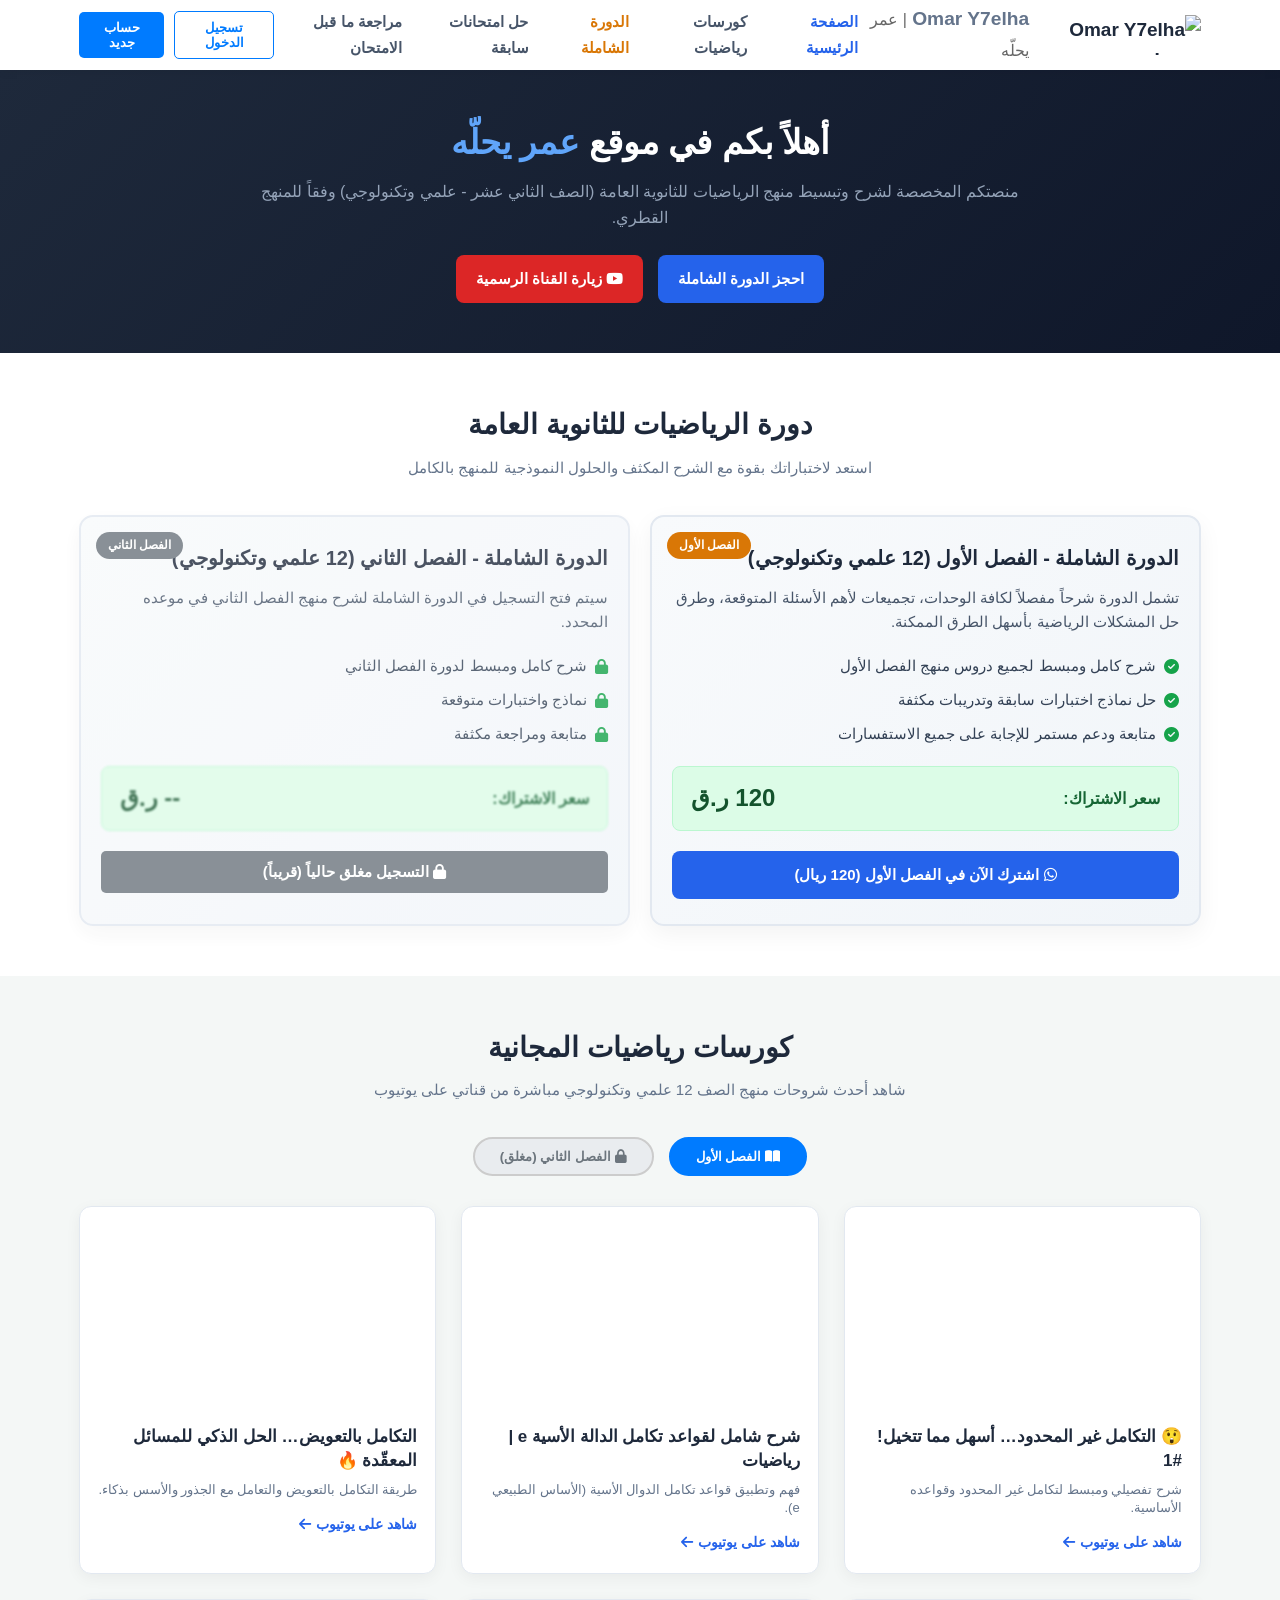
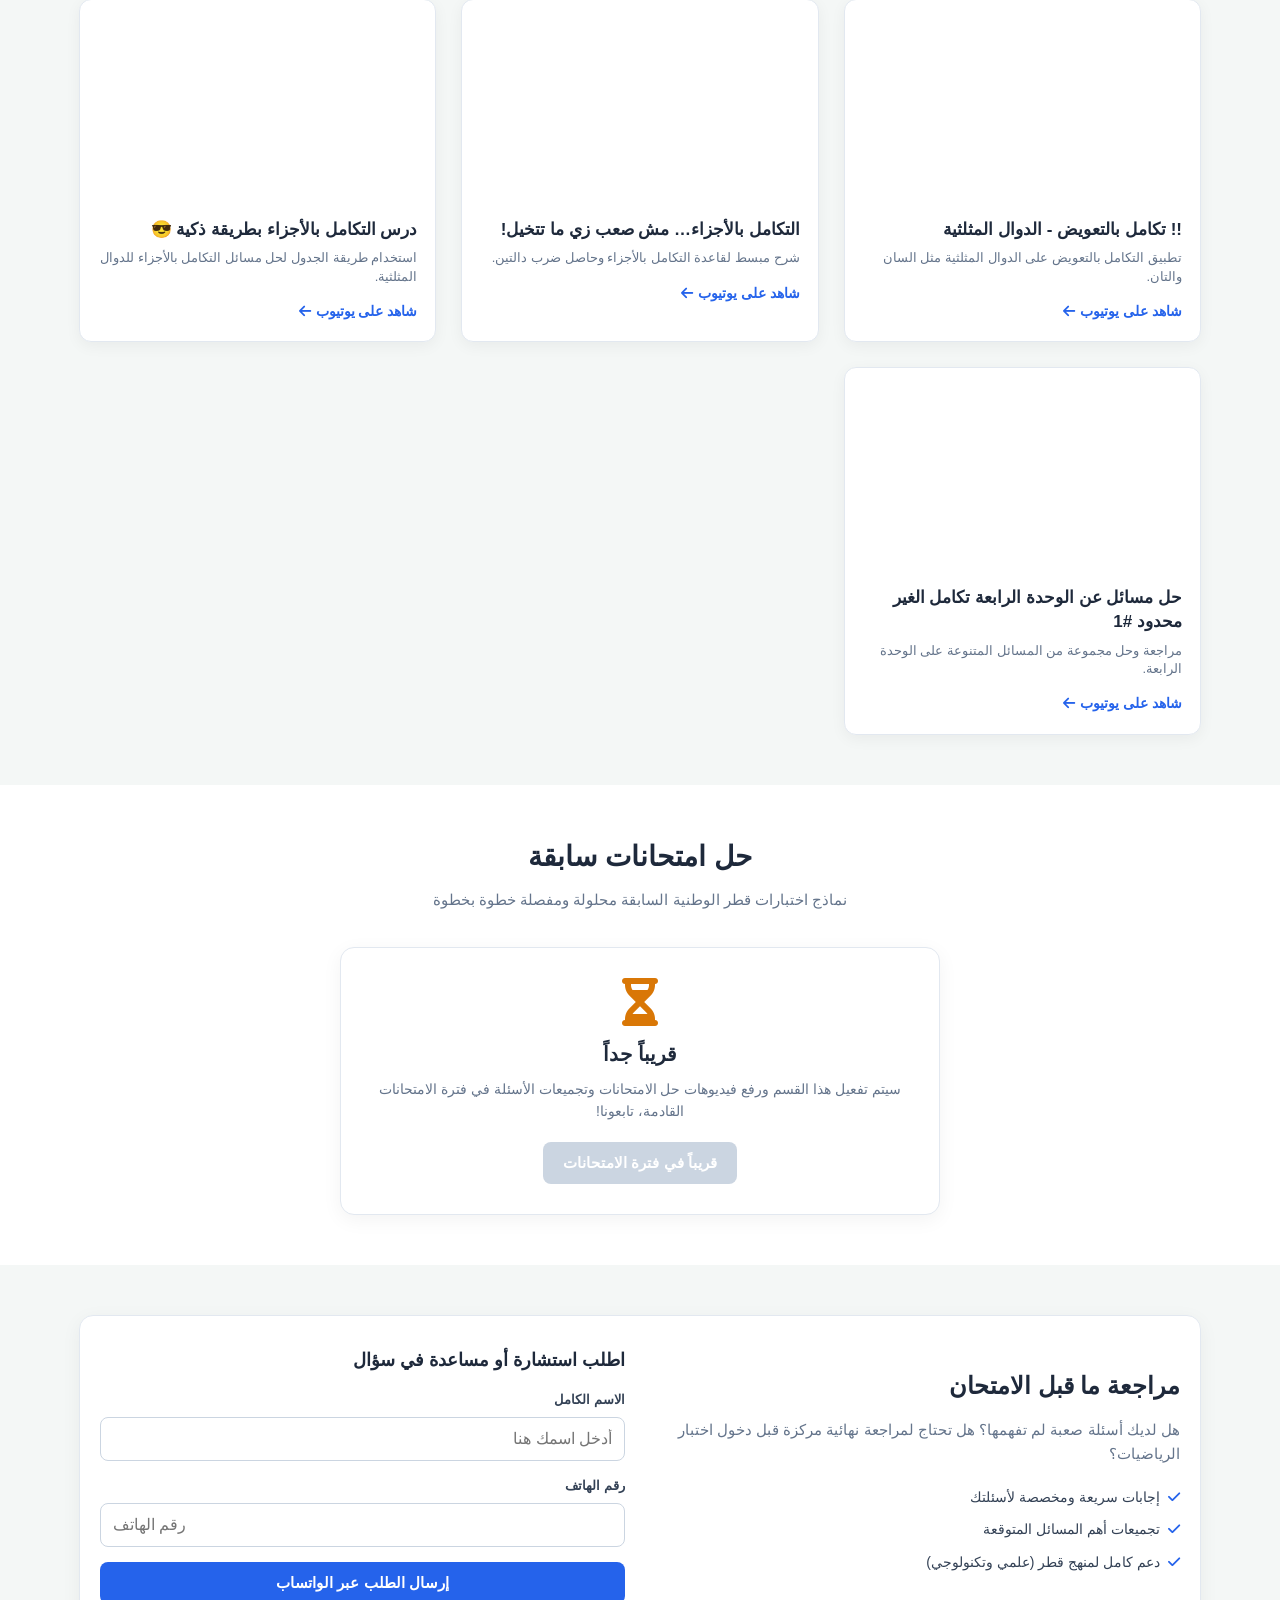
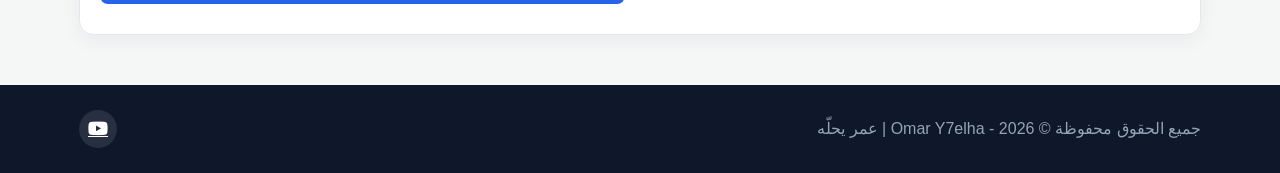
==== index.html @ 0ddd2a95 "Add files via upload Upload initial website files" ====
<!DOCTYPE html>
<html lang="ar" dir="rtl">
<head>
    <meta charset="UTF-8">
    <meta name="viewport" content="width=device-width, initial-scale=1.0">
    <title>Omar Y7elha | عمر يحلّه - رياضيات 12 علمي وتكنولوجي</title>
    
    <!-- شعار الموقع في تبويب المتصفح -->
    <link rel="icon" type="image/png" href="https://omarmath.netlify.app/logo.png">

    <link rel="stylesheet" href="style.css">
    <!-- مكتبة الأيقونات FontAwesome -->
    <link rel="stylesheet" href="https://cdnjs.cloudflare.com/ajax/libs/font-awesome/6.4.0/css/all.min.css">

    <!-- مكتبات Firebase الكلاسيكية المستقرة -->
    <script src="https://www.gstatic.com/firebasejs/9.22.2/firebase-app-compat.js"></script>
    <script src="https://www.gstatic.com/firebasejs/9.22.2/firebase-auth-compat.js"></script>

    <!-- مكتبة EmailJS لإرسال رموز التحقق -->
    <script type="text/javascript" src="https://cdn.jsdelivr.net/npm/@emailjs/browser@4/dist/email.min.js"></script>
    <script type="text/javascript">
       (function(){
          emailjs.init({
            publicKey: "guIEXPU-p_rC5m2ol",
          });
       })();
    </script>

    <!-- تهيئة الاتصال بـ Firebase -->
    <script>
      const firebaseConfig = {
        apiKey: "AIzaSyB0EUNIzXj_TqM8L5RQ13HctSE1-yy8Q7k",
        authDomain: "omary7elha.firebaseapp.com",
        projectId: "omary7elha",
        storageBucket: "omary7elha.firebasestorage.app",
        messagingSenderId: "564422607292",
        appId: "1:564422607292:web:a5dd326cae7e059679abb9",
        measurementId: "G-ZPHC1M9CYG"
      };

      if (!firebase.apps.length) {
          firebase.initializeApp(firebaseConfig);
      }
      const auth = firebase.auth();
    </script>
</head>
<body>

    <!-- شريط التنقل العلوي -->
    <header>
        <div class="container nav-container">
            <div class="logo" style="display: flex; align-items: center; gap: 10px;">
                <a href="#home" style="display: flex; align-items: center; text-decoration: none; color: inherit; gap: 8px;">
                    <img src="https://omarmath.netlify.app/logo.png" alt="Omar Y7elha Logo" style="height: 40px; width: auto; object-fit: contain; border-radius: 6px;">
                    <span style="font-weight: bold; font-size: 1.2rem;">Omar Y7elha <span style="font-weight: normal; color: #666;">| عمر يحلّه</span></span>
                </a>
            </div>

            <nav>
                <ul>
                    <li><a href="#home" class="active">الصفحة الرئيسية</a></li>
                    <li><a href="#courses">كورسات رياضيات</a></li>
                    <li><a href="#paid-course" class="highlight-nav">الدورة الشاملة</a></li>
                    <li><a href="#exams">حل امتحانات سابقة</a></li>
                    <li><a href="#consultation">مراجعة ما قبل الامتحان</a></li>
                </ul>
            </nav>

            <div class="auth-actions" style="display: flex; gap: 10px; align-items: center;">
                <button type="button" onclick="openAuthModal('login')" style="padding: 8px 15px; border: 1px solid #007bff; background: transparent; color: #007bff; border-radius: 5px; cursor: pointer; font-weight: bold;">تسجيل الدخول</button>
                <button type="button" onclick="openAuthModal('register')" style="padding: 8px 15px; background: #007bff; color: white; border: none; border-radius: 5px; cursor: pointer; font-weight: bold;">حساب جديد</button>
            </div>

            <div class="menu-toggle" id="mobile-menu">
                <i class="fa-solid fa-bars"></i>
            </div>
        </div>
    </header>

    <!-- قسم الصفحة الرئيسية -->
    <section id="home" class="hero-section">
        <div class="container hero-content" style="display: block; text-align: center;">
            <div class="hero-text" style="max-width: 800px; margin: 0 auto;">
                <h1>أهلاً بكم في موقع <span class="highlight">عمر يحلّه</span></h1>
                <p>منصتكم المخصصة لشرح وتبسيط منهج الرياضيات للثانوية العامة (الصف الثاني عشر - علمي وتكنولوجي) وفقاً للمنهج القطري.</p>
                <div class="hero-buttons" style="justify-content: center; display: flex; gap: 15px; margin-top: 20px;">
                    <a href="#paid-course" class="btn primary-btn">احجز الدورة الشاملة</a>
                    <a href="https://www.youtube.com/@OmarMathematics-u3b" target="_blank" class="btn youtube-btn">
                        <i class="fa-brands fa-youtube"></i> زيارة القناة الرسمية
                    </a>
                </div>
            </div>
        </div>
    </section>

    <!-- قسم دورة الرياضيات للثانوية العامة (المأجورة) -->
    <section id="paid-course" class="section bg-light">
        <div class="container">
            <h2 class="section-title">دورة الرياضيات للثانوية العامة</h2>
            <p class="section-subtitle">استعد لاختباراتك بقوة مع الشرح المكثف والحلول النموذجية للمنهج بالكامل</p>
            
            <div class="paid-courses-grid" style="display: grid; grid-template-columns: repeat(auto-fit, minmax(300px, 1fr)); gap: 20px;">
                
                <!-- الفصل الأول (متاح) -->
                <div class="paid-course-card">
                    <div class="course-badge">الفصل الأول</div>
                    <div class="course-content">
                        <h3>الدورة الشاملة - الفصل الأول (12 علمي وتكنولوجي)</h3>
                        <p class="course-description">تشمل الدورة شرحاً مفصلاً لكافة الوحدات، تجميعات لأهم الأسئلة المتوقعة، وطرق حل المشكلات الرياضية بأسهل الطرق الممكنة.</p>
                        
                        <ul class="course-features">
                            <li><i class="fa-solid fa-check-circle"></i> شرح كامل ومبسط لجميع دروس منهج الفصل الأول</li>
                            <li><i class="fa-solid fa-check-circle"></i> حل نماذج اختبارات سابقة وتدريبات مكثفة</li>
                            <li><i class="fa-solid fa-check-circle"></i> متابعة ودعم مستمر للإجابة على جميع الاستفسارات</li>
                        </ul>

                        <div class="price-box">
                            <span class="price-label">سعر الاشتراك:</span>
                            <span class="price-value">120 ر.ق</span>
                        </div>

                        <a href="#" id="subscribeBtn" class="btn primary-btn full-width">
                            <i class="fa-brands fa-whatsapp"></i> اشترك الآن في الفصل الأول (120 ريال)
                        </a>
                    </div>
                </div>

                <!-- الفصل الثاني (مغلق) -->
                <div class="paid-course-card locked-card" style="opacity: 0.8; position: relative;">
                    <div class="course-badge" style="background-color: #6c757d;">الفصل الثاني</div>
                    <div class="course-content">
                        <h3>الدورة الشاملة - الفصل الثاني (12 علمي وتكنولوجي)</h3>
                        <p class="course-description">سيتم فتح التسجيل في الدورة الشاملة لشرح منهج الفصل الثاني في موعده المحدد.</p>
                        
                        <ul class="course-features">
                            <li><i class="fa-solid fa-lock"></i> شرح كامل ومبسط لدورة الفصل الثاني</li>
                            <li><i class="fa-solid fa-lock"></i> نماذج واختبارات متوقعة</li>
                            <li><i class="fa-solid fa-lock"></i> متابعة ومراجعة مكثفة</li>
                        </ul>

                        <div class="price-box" style="filter: blur(1px);">
                            <span class="price-label">سعر الاشتراك:</span>
                            <span class="price-value">-- ر.ق</span>
                        </div>

                        <button class="btn disabled-btn full-width" disabled style="background-color: #6c757d; color: #fff; cursor: not-allowed; border: none; padding: 12px; width: 100%; border-radius: 5px; font-weight: bold;">
                            <i class="fa-solid fa-lock"></i> التسجيل مغلق حالياً (قريباً)
                        </button>
                    </div>
                </div>

            </div>
        </div>
    </section>

    <!-- قسم كورسات رياضيات (المجانية) -->
    <section id="courses" class="section">
        <div class="container">
            <h2 class="section-title">كورسات رياضيات المجانية</h2>
            <p class="section-subtitle">شاهد أحدث شروحات منهج الصف 12 علمي وتكنولوجي مباشرة من قناتي على يوتيوب</p>
            
            <div class="term-tabs" style="display: flex; justify-content: center; gap: 15px; margin-bottom: 30px;">
                <button class="term-tab active" style="padding: 10px 25px; border-radius: 25px; border: 2px solid #007bff; background: #007bff; color: white; cursor: pointer; font-weight: bold;">
                    <i class="fa-solid fa-book-open"></i> الفصل الأول
                </button>
                <button class="term-tab disabled" style="padding: 10px 25px; border-radius: 25px; border: 2px solid #ccc; background: #e9ecef; color: #6c757d; cursor: not-allowed; font-weight: bold;" title="مغلق حالياً">
                    <i class="fa-solid fa-lock"></i> الفصل الثاني (مغلق)
                </button>
            </div>

            <div class="courses-grid" id="youtube-videos-container">
                <div class="course-card">
                    <div class="video-container">
                        <iframe src="https://www.youtube.com/embed/fH0p58o2VGY" title="شرح منهج الرياضيات - عمر يحلّه" frameborder="0" allow="accelerometer; autoplay; clipboard-write; encrypted-media; gyroscope; picture-in-picture" allowfullscreen></iframe>
                    </div>
                    <div class="course-info">
                        <h3>😲 التكامل غير المحدود… أسهل مما تتخيل! #1</h3>
                        <p>شرح تفصيلي ومبسط لتكامل غير المحدود وقواعده الأساسية.</p>
                        <a href="https://youtu.be/fH0p58o2VGY" target="_blank" class="watch-link">شاهد على يوتيوب <i class="fa-solid fa-arrow-left"></i></a>
                    </div>
                </div>

                <div class="course-card">
                    <div class="video-container">
                        <iframe src="https://www.youtube.com/embed/4fLWk6EayRw" title="شرح منهج الرياضيات - عمر يحلّه" frameborder="0" allow="accelerometer; autoplay; clipboard-write; encrypted-media; gyroscope; picture-in-picture" allowfullscreen></iframe>
                    </div>
                    <div class="course-info">
                        <h3>شرح شامل لقواعد تكامل الدالة الأسية e | رياضيات</h3>
                        <p>فهم وتطبيق قواعد تكامل الدوال الأسية (الأساس الطبيعي e).</p>
                        <a href="https://youtu.be/4fLWk6EayRw" target="_blank" class="watch-link">شاهد على يوتيوب <i class="fa-solid fa-arrow-left"></i></a>
                    </div>
                </div>

                <div class="course-card">
                    <div class="video-container">
                        <iframe src="https://www.youtube.com/embed/pLQZ_gCFRjs" title="شرح منهج الرياضيات - عمر يحلّه" frameborder="0" allow="accelerometer; autoplay; clipboard-write; encrypted-media; gyroscope; picture-in-picture" allowfullscreen></iframe>
                    </div>
                    <div class="course-info">
                        <h3>التكامل بالتعويض… الحل الذكي للمسائل المعقّدة 🔥</h3>
                        <p>طريقة التكامل بالتعويض والتعامل مع الجذور والأسس بذكاء.</p>
                        <a href="https://youtu.be/pLQZ_gCFRjs" target="_blank" class="watch-link">شاهد على يوتيوب <i class="fa-solid fa-arrow-left"></i></a>
                    </div>
                </div>

                <div class="course-card">
                    <div class="video-container">
                        <iframe src="https://www.youtube.com/embed/E6wJ9TZ4y-w" title="شرح منهج الرياضيات - عمر يحلّه" frameborder="0" allow="accelerometer; autoplay; clipboard-write; encrypted-media; gyroscope; picture-in-picture" allowfullscreen></iframe>
                    </div>
                    <div class="course-info">
                        <h3>!! تكامل بالتعويض - الدوال المثلثية</h3>
                        <p>تطبيق التكامل بالتعويض على الدوال المثلثية مثل السان والتان.</p>
                        <a href="https://youtu.be/E6wJ9TZ4y-w" target="_blank" class="watch-link">شاهد على يوتيوب <i class="fa-solid fa-arrow-left"></i></a>
                    </div>
                </div>

                <div class="course-card">
                    <div class="video-container">
                        <iframe src="https://www.youtube.com/embed/xeaS8W_GLe0" title="شرح منهج الرياضيات - عمر يحلّه" frameborder="0" allow="accelerometer; autoplay; clipboard-write; encrypted-media; gyroscope; picture-in-picture" allowfullscreen></iframe>
                    </div>
                    <div class="course-info">
                        <h3>التكامل بالأجزاء… مش صعب زي ما تتخيل!</h3>
                        <p>شرح مبسط لقاعدة التكامل بالأجزاء وحاصل ضرب دالتين.</p>
                        <a href="https://youtu.be/xeaS8W_GLe0" target="_blank" class="watch-link">شاهد على يوتيوب <i class="fa-solid fa-arrow-left"></i></a>
                    </div>
                </div>

                <div class="course-card">
                    <div class="video-container">
                        <iframe src="https://www.youtube.com/embed/Cl9cBI_BcYg" title="شرح منهج الرياضيات - عمر يحلّه" frameborder="0" allow="accelerometer; autoplay; clipboard-write; encrypted-media; gyroscope; picture-in-picture" allowfullscreen></iframe>
                    </div>
                    <div class="course-info">
                        <h3>درس التكامل بالأجزاء بطريقة ذكية 😎</h3>
                        <p>استخدام طريقة الجدول لحل مسائل التكامل بالأجزاء للدوال المثلثية.</p>
                        <a href="https://youtu.be/Cl9cBI_BcYg" target="_blank" class="watch-link">شاهد على يوتيوب <i class="fa-solid fa-arrow-left"></i></a>
                    </div>
                </div>

                <div class="course-card">
                    <div class="video-container">
                        <iframe src="https://www.youtube.com/embed/vco1EWeFXxw" title="شرح منهج الرياضيات - عمر يحلّه" frameborder="0" allow="accelerometer; autoplay; clipboard-write; encrypted-media; gyroscope; picture-in-picture" allowfullscreen></iframe>
                    </div>
                    <div class="course-info">
                        <h3>حل مسائل عن الوحدة الرابعة تكامل الغير محدود #1</h3>
                        <p>مراجعة وحل مجموعة من المسائل المتنوعة على الوحدة الرابعة.</p>
                        <a href="https://youtu.be/vco1EWeFXxw" target="_blank" class="watch-link">شاهد على يوتيوب <i class="fa-solid fa-arrow-left"></i></a>
                    </div>
                </div>
            </div>
        </div>
    </section>

    <!-- قسم حل امتحانات سابقة -->
    <section id="exams" class="section bg-light">
        <div class="container text-center">
            <h2 class="section-title">حل امتحانات سابقة</h2>
            <p class="section-subtitle">نماذج اختبارات قطر الوطنية السابقة محلولة ومفصلة خطوة بخطوة</p>
            
            <div class="coming-soon-box">
                <i class="fa-solid fa-hourglass-half fa-3x"></i>
                <h3>قريباً جداً</h3>
                <p>سيتم تفعيل هذا القسم ورفع فيديوهات حل الامتحانات وتجميعات الأسئلة في فترة الامتحانات القادمة، تابعونا!</p>
                <button class="btn primary-btn" disabled>قريباً في فترة الامتحانات</button>
            </div>
        </div>
    </section>

    <!-- قسم مراجعة ما قبل الامتحان وطلب الاستشارة -->
    <section id="consultation" class="section">
        <div class="container">
            <div class="consultation-wrapper">
                <div class="consultation-info">
                    <h2>مراجعة ما قبل الامتحان</h2>
                    <p>هل لديك أسئلة صعبة لم تفهمها؟ هل تحتاج لمراجعة نهائية مركزة قبل دخول اختبار الرياضيات؟</p>
                    <ul class="features-list">
                        <li><i class="fa-solid fa-check"></i> إجابات سريعة ومخصصة لأسئلتك</li>
                        <li><i class="fa-solid fa-check"></i> تجميعات أهم المسائل المتوقعة</li>
                        <li><i class="fa-solid fa-check"></i> دعم كامل لمنهج قطر (علمي وتكنولوجي)</li>
                    </ul>
                </div>
                
                <div class="consultation-form-card">
                    <h3>اطلب استشارة أو مساعدة في سؤال</h3>
                    <form id="consultForm">
                        <div class="form-group">
                            <label for="name">الاسم الكامل</label>
                            <input type="text" id="name" required placeholder="أدخل اسمك هنا">
                        </div>
                        <div class="form-group">
                            <label for="phone">رقم الهاتف</label>
                            <input type="tel" id="phone" required placeholder="رقم الهاتف">
                        </div>
                        <button type="submit" class="btn primary-btn full-width">إرسال الطلب عبر الواتساب</button>
                        <p id="formMessage" class="form-message" style="display: none;"></p>
                    </form>
                </div>
            </div>
        </div>
    </section>

    <!-- نافذة تسجيل الدخول وحساب جديد المنبثقة (Modal) -->
    <div id="authModal" style="display: none; position: fixed; top: 0; left: 0; width: 100%; height: 100%; background: rgba(0,0,0,0.5); z-index: 1000; justify-content: center; align-items: center;">
        <div style="background: white; padding: 30px; border-radius: 10px; width: 100%; max-width: 400px; position: relative; text-align: right;">
            <span onclick="closeAuthModal()" style="position: absolute; top: 15px; left: 15px; cursor: pointer; font-size: 20px; font-weight: bold;">&times;</span>
            <h3 id="modalTitle" style="margin-bottom: 20px; color: #333;">تسجيل الدخول</h3>
            
            <form id="authForm">
                <!-- حقل اسم المستخدم (يظهر فقط عند التسجيل الجديد) -->
                <div class="form-group" id="authNameContainer" style="margin-bottom: 15px;">
                    <label for="authName" style="display: block; margin-bottom: 5px;">اسم المستخدم (اسم الطالب)</label>
                    <input type="text" id="authName" placeholder="مثال: عمر محمد" style="width: 100%; padding: 10px; border: 1px solid #ccc; border-radius: 5px;">
                </div>

                <div class="form-group" style="margin-bottom: 15px;">
                    <label for="authEmail" style="display: block; margin-bottom: 5px;">البريد الإلكتروني</label>
                    <input type="email" id="authEmail" required placeholder="example@domain.com" style="width: 100%; padding: 10px; border: 1px solid #ccc; border-radius: 5px;">
                </div>
                <div class="form-group" style="margin-bottom: 15px;">
                    <label for="authPassword" style="display: block; margin-bottom: 5px;">كلمة المرور</label>
                    <input type="password" id="authPassword" required placeholder="********" style="width: 100%; padding: 10px; border: 1px solid #ccc; border-radius: 5px;">
                </div>
                
                <!-- زر الإرسال -->
                <button type="submit" class="btn primary-btn full-width" style="width: 100%; padding: 10px; background: #007bff; color: white; border: none; border-radius: 5px; cursor: pointer; font-weight: bold;" id="authSubmitBtn" data-mode="login">دخول</button>
            </form>

            <!-- التنبيه الخاص بعدم وصول البريد في الـ Spam (مضاف هنا أسفل أزرار/نماذج الإرسال) -->
            <div style="margin-top: 12px; padding: 8px 10px; background: #fff3cd; border: 1px solid #ffeeba; border-radius: 6px; color: #856404; font-size: 0.8rem; line-height: 1.4; text-align: center;">
                <i class="fa-solid fa-triangle-exclamation"></i> ملاحظة: إذا لم تجد رمز التحقق في صندوق الوارد (Inbox)، يرجى التحقق من قسم <strong>الرسائل غير المرغوب فيها (Spam)</strong>.
            </div>

            <!-- نافذة إدخال رمز التحقق -->
            <div id="otpModalContainer" style="display: none; margin-top: 15px; background: #f8f9fa; padding: 15px; border-radius: 8px; border: 1px solid #ddd; text-align: center;">
                <h4 style="margin-bottom: 10px; color: #333; font-size: 1rem;">أدخل رمز التحقق المرسل لبريدك</h4>
                <p style="font-size: 0.85rem; color: #666; margin-bottom: 10px;">تم إرسال رمز مكون من 6 أرقام إلى بريدك الإلكتروني.</p>
                <input type="text" id="otpInputCode" placeholder="123456" maxlength="6" style="width: 80%; padding: 10px; text-align: center; font-size: 1.2rem; letter-spacing: 5px; border: 1px solid #ccc; border-radius: 5px; margin-bottom: 10px;">
                <button type="button" id="verifyOtpBtn" style="width: 100%; padding: 10px; background: #28a745; color: white; border: none; border-radius: 5px; cursor: pointer; font-weight: bold;">تأكيد الرمز ودخول</button>
            </div>

            <!-- زر تسجيل الدخول بواسطة جوجل -->
            <div style="margin-top: 15px; text-align: center;">
                <button type="button" id="googleSignInBtn" style="width: 100%; padding: 10px; background: white; color: #444; border: 1px solid #ccc; border-radius: 5px; cursor: pointer; font-weight: bold; display: flex; align-items: center; justify-content: center; gap: 10px;">
                    <i class="fa-brands fa-google" style="color: #ea4335;"></i> المتابعة باستخدام جوجل
                </button>
            </div>
        </div>
    </div>

    <!-- التذييل -->
    <footer>
        <div class="container footer-content">
            <p>جميع الحقوق محفوظة &copy; 2026 - Omar Y7elha | عمر يحلّه</p>
            <div class="social-links">
                <a href="https://www.youtube.com/@OmarMathematics-u3b" target="_blank"><i class="fa-brands fa-youtube"></i></a>
            </div>
        </div>
    </footer>

    <script src="script.js"></script>
</body>
</html>
---- style.css ----
body {
    /* ضع رابط الصورة المباشر مكان الرابط التالي */
    background-image: url('https://images.unsplash.com/photo-1635070041078-e363dbe005cb?q=80&w=1920&auto=format&fit=crop');
    background-size: cover;          /* لتغطية الشاشة بالكامل */
    background-position: center;     /* لتوسيط الصورة */
    background-attachment: fixed;    /* تثبيت الخلفية عند النزول بالصفحة */
    margin: 0;
    direction: rtl;
}

/* طبقة شفافة فوق الصورة لكي تبقى النصوص واضحة ومقروءة تماماً */
body::before {
    content: "";
    position: fixed;
    top: 0;
    left: 0;
    width: 100%;
    height: 100%;
    background-color: rgba(255, 255, 255, 0.85); /* لون أبيض شفاف (أو أسود rgba(0,0,0,0.8) لو أردت خلفية داكنة) */
    z-index: -1;
}
/* إعدادات عامة وتثبيت الخطوط وتجنب مشاكل التمرير الأفقي في الهواتف */
* {
    margin: 0;
    padding: 0;
    box-sizing: border-box;
    font-family: 'Segoe UI', Tahoma, Geneva, Verdana, sans-serif;
}

html, body {
    overflow-x: hidden;
    width: 100%;
}

body {
    background-color: #f4f7f6;
    color: #333;
    direction: rtl;
    line-height: 1.6;
    -webkit-text-size-adjust: 100%; /* منع أجهزة الآيفون من تغيير حجم الخط تلقائياً */
}

.container {
    width: 90%;
    max-width: 1200px;
    margin: 0 auto;
    padding: 0 15px;
}

/* الأزرار العامة */
.btn {
    display: inline-block;
    padding: 12px 20px;
    border-radius: 8px;
    font-size: 15px;
    font-weight: bold;
    text-decoration: none;
    cursor: pointer;
    transition: all 0.3s ease;
    border: none;
    text-align: center;
}

.primary-btn {
    background-color: #2563eb;
    color: white;
}

.primary-btn:hover {
    background-color: #1d4ed8;
}

.youtube-btn {
    background-color: #dc2626;
    color: white;
}

.full-width {
    width: 100%;
}

/* 1. شريط التنقل العلوي (Header) */
header {
    background-color: #ffffff;
    box-shadow: 0 2px 10px rgba(0, 0, 0, 0.05);
    position: sticky;
    top: 0;
    z-index: 1000;
    width: 100%;
}

.nav-container {
    display: flex;
    justify-content: space-between;
    align-items: center;
    height: 70px;
}

.logo {
    font-size: 19px;
    font-weight: bold;
    color: #1e293b;
    display: flex;
    align-items: center;
    gap: 8px;
}

.logo i {
    color: #2563eb;
}

.logo span {
    color: #64748b;
    font-size: 16px;
}

nav ul {
    display: flex;
    list-style: none;
    gap: 20px;
    align-items: center;
}

nav ul li a {
    text-decoration: none;
    color: #475569;
    font-weight: 600;
    font-size: 15px;
    transition: color 0.3s;
}

nav ul li a:hover, nav ul li a.active {
    color: #2563eb;
}

.highlight-nav {
    color: #d97706 !important;
}

.menu-toggle {
    display: none;
    font-size: 22px;
    cursor: pointer;
    color: #1e293b;
    padding: 5px;
}

/* 2. قسم الصفحة الرئيسية (Hero Section) */
.hero-section {
    padding: 50px 0;
    background: linear-gradient(135deg, #1e293b 0%, #0f172a 100%);
    color: white;
}

.hero-content {
    display: flex;
    align-items: center;
    justify-content: space-between;
    gap: 30px;
}

.hero-text {
    flex: 1;
}

.hero-text h1 {
    font-size: 34px;
    margin-bottom: 15px;
    line-height: 1.3;
}

.hero-text h1 .highlight {
    color: #60a5fa;
}

.hero-text p {
    font-size: 16px;
    color: #94a3b8;
    margin-bottom: 25px;
}

.hero-buttons {
    display: flex;
    gap: 12px;
    flex-wrap: wrap;
}

.hero-image {
    flex: 1;
    display: flex;
    flex-direction: column;
    align-items: center;
}

#profile-img {
    width: 220px;
    height: 220px;
    border-radius: 50%;
    object-fit: cover;
    border: 4px solid #3b82f6;
    box-shadow: 0 8px 25px rgba(0, 0, 0, 0.3);
}

.channel-badge {
    margin-top: 15px;
    background: rgba(255, 255, 255, 0.1);
    backdrop-filter: blur(5px);
    padding: 6px 16px;
    border-radius: 20px;
    font-weight: 600;
    font-size: 14px;
    border: 1px solid rgba(255, 255, 255, 0.2);
}

/* تنسيق عام للأقسام */
.section {
    padding: 50px 0;
}

.bg-light {
    background-color: #ffffff;
}

.section-title {
    text-align: center;
    font-size: 28px;
    color: #1e293b;
    margin-bottom: 8px;
}

.section-subtitle {
    text-align: center;
    color: #64748b;
    margin-bottom: 35px;
    font-size: 15px;
    padding: 0 10px;
}

/* 3. قسم الدورة الشاملة المدفوعة */
.paid-course-card {
    background: linear-gradient(135deg, #f8fafc 0%, #f1f5f9 100%);
    border-radius: 14px;
    box-shadow: 0 8px 25px rgba(0, 0, 0, 0.05);
    max-width: 750px;
    margin: 0 auto;
    padding: 25px 20px;
    position: relative;
    border: 2px solid #e2e8f0;
}

.course-badge {
    position: absolute;
    top: 15px;
    left: 15px;
    background-color: #d97706;
    color: white;
    padding: 4px 12px;
    border-radius: 20px;
    font-size: 12px;
    font-weight: bold;
}

.paid-course-card h3 {
    color: #1e293b;
    margin-bottom: 12px;
    font-size: 20px;
    padding-left: 70px; /* لكي لا يتداخل النص مع البادج على الشاشات الصغيرة */
}

.course-description {
    color: #475569;
    margin-bottom: 20px;
    font-size: 15px;
}

.course-features {
    list-style: none;
    margin-bottom: 20px;
}

.course-features li {
    margin-bottom: 10px;
    color: #334155;
    font-size: 15px;
    display: flex;
    align-items: center;
    gap: 8px;
}

.course-features li i {
    color: #16a34a;
    flex-shrink: 0;
}

.price-box {
    background: #dcfce7;
    border: 1px solid #bbf7d0;
    padding: 12px 18px;
    border-radius: 8px;
    margin-bottom: 20px;
    display: flex;
    justify-content: space-between;
    align-items: center;
}

.price-label {
    font-size: 16px;
    color: #166534;
    font-weight: bold;
}

.price-value {
    font-size: 24px;
    color: #14532d;
    font-weight: bold;
}

/* 4. كورسات رياضيات (شبكة الفيديوهات) */
.courses-grid {
    display: grid;
    grid-template-columns: repeat(auto-fit, minmax(280px, 1fr));
    gap: 25px;
}

.course-card {
    background: white;
    border-radius: 12px;
    overflow: hidden;
    box-shadow: 0 4px 15px rgba(0, 0, 0, 0.05);
    border: 1px solid #e2e8f0;
}

.video-container {
    position: relative;
    width: 100%;
    padding-bottom: 56.25%;
}

.video-container iframe {
    position: absolute;
    top: 0;
    left: 0;
    width: 100%;
    height: 100%;
}

.course-info {
    padding: 18px;
}

.course-info h3 {
    font-size: 17px;
    color: #1e293b;
    margin-bottom: 8px;
    line-height: 1.4;
    /* إزالة الارتفاع الثابت لكي لا يقتطع النص في الهواتف */
    min-height: auto; 
}

.course-info p {
    color: #64748b;
    font-size: 13px;
    margin-bottom: 12px;
    line-height: 1.4;
    min-height: auto;
}

.watch-link {
    color: #2563eb;
    text-decoration: none;
    font-weight: bold;
    display: inline-flex;
    align-items: center;
    gap: 5px;
    font-size: 14px;
}

/* 5. قسم حل امتحانات سابقة */
.coming-soon-box {
    background: white;
    max-width: 600px;
    margin: 0 auto;
    padding: 30px 20px;
    border-radius: 14px;
    box-shadow: 0 5px 20px rgba(0, 0, 0, 0.05);
    border: 1px solid #e2e8f0;
    text-align: center;
}

.coming-soon-box i {
    color: #d97706;
    margin-bottom: 12px;
}

.coming-soon-box h3 {
    font-size: 20px;
    color: #1e293b;
    margin-bottom: 8px;
}

.coming-soon-box p {
    color: #64748b;
    font-size: 14px;
    margin-bottom: 20px;
}

.coming-soon-box button[disabled] {
    background-color: #cbd5e1;
    cursor: not-allowed;
}

/* 6. قسم مراجعة ما قبل الامتحان والاستشارة */
.consultation-wrapper {
    display: grid;
    grid-template-columns: 1fr 1fr;
    gap: 30px;
    align-items: center;
    background: white;
    padding: 30px 20px;
    border-radius: 14px;
    box-shadow: 0 5px 20px rgba(0, 0, 0, 0.05);
    border: 1px solid #e2e8f0;
}

.consultation-info h2 {
    font-size: 24px;
    color: #1e293b;
    margin-bottom: 12px;
}

.consultation-info p {
    color: #64748b;
    font-size: 15px;
    margin-bottom: 20px;
}

.features-list {
    list-style: none;
}

.features-list li {
    margin-bottom: 10px;
    color: #334155;
    display: flex;
    align-items: center;
    gap: 8px;
    font-size: 14px;
    font-weight: 500;
}

.features-list li i {
    color: #2563eb;
    flex-shrink: 0;
}

.consultation-form-card h3 {
    font-size: 18px;
    color: #1e293b;
    margin-bottom: 15px;
}

.form-group {
    margin-bottom: 15px;
}

.form-group label {
    display: block;
    margin-bottom: 6px;
    font-weight: 600;
    color: #334155;
    font-size: 13px;
}

.form-group input {
    width: 100%;
    padding: 12px;
    border: 1px solid #cbd5e1;
    border-radius: 8px;
    font-size: 16px; /* 16px يمنع زووم الآيفون التلقائي المزعج عند التركيز على الحقل */
    outline: none;
    background-color: #fff;
}

.form-group input:focus {
    border-color: #2563eb;
    box-shadow: 0 0 0 3px rgba(37, 99, 235, 0.1);
}

/* 7. التذييل (Footer) */
footer {
    background-color: #0f172a;
    color: #94a3b8;
    padding: 25px 0;
    text-align: center;
}

.footer-content {
    display: flex;
    justify-content: space-between;
    align-items: center;
    gap: 15px;
}

.social-links a {
    color: white;
    font-size: 18px;
    background: rgba(255, 255, 255, 0.1);
    width: 38px;
    height: 38px;
    display: inline-flex;
    align-items: center;
    justify-content: center;
    border-radius: 50%;
}

/* التجاوب الدقيق مع الهواتف الذكية ( iPhones & Mobile devices ) */
@media (max-width: 992px) {
    .hero-content, .consultation-wrapper {
        grid-template-columns: 1fr;
        text-align: center;
    }

    .hero-buttons {
        justify-content: center;
    }

    .features-list li {
        justify-content: center;
    }

    .course-features li {
        justify-content: flex-start; /* لتبقى مريحة للعين في الموبايل */
    }

    /* تحسين القائمة المنسدلة للآيفون والهواتف */
    nav ul {
        display: none;
        flex-direction: column;
        position: absolute;
        top: 70px;
        right: 0;
        width: 100%;
        background: #ffffff;
        padding: 20px 0;
        box-shadow: 0 10px 20px rgba(0, 0, 0, 0.1);
        text-align: center;
        border-bottom: 1px solid #e2e8f0;
    }

    nav ul.active {
        display: flex;
    }

    nav ul li {
        width: 100%;
        padding: 8px 0;
    }

    nav ul li a {
        display: block;
        font-size: 17px;
        padding: 5px 0;
    }

    .menu-toggle {
        display: block;
    }

    .footer-content {
        flex-direction: column;
        gap: 15px;
    }

    .paid-course-card {
        padding: 20px 15px;
    }

    .paid-course-card h3 {
        padding-left: 0;
        margin-top: 25px; /* إعطاء مساحة للبَادج لكي لا يتداخل مع العنوان في شاشات الموبايل الصغيرة */
    }

    .course-badge {
        top: 15px;
        left: 15px;
    }
/* تنسيق شارة قيد التطوير */
.dev-notice-badge {
    background-color: #fff3cd;
    color: #856404;
    border: 1px solid #ffeeba;
    padding: 6px 12px;
    border-radius: 20px;
    font-size: 0.8rem;
    font-weight: bold;
    display: flex;
    align-items: center;
    gap: 6px;
    white-space: nowrap;
}

.dev-notice-badge i {
    color: #ffc107;
}


}
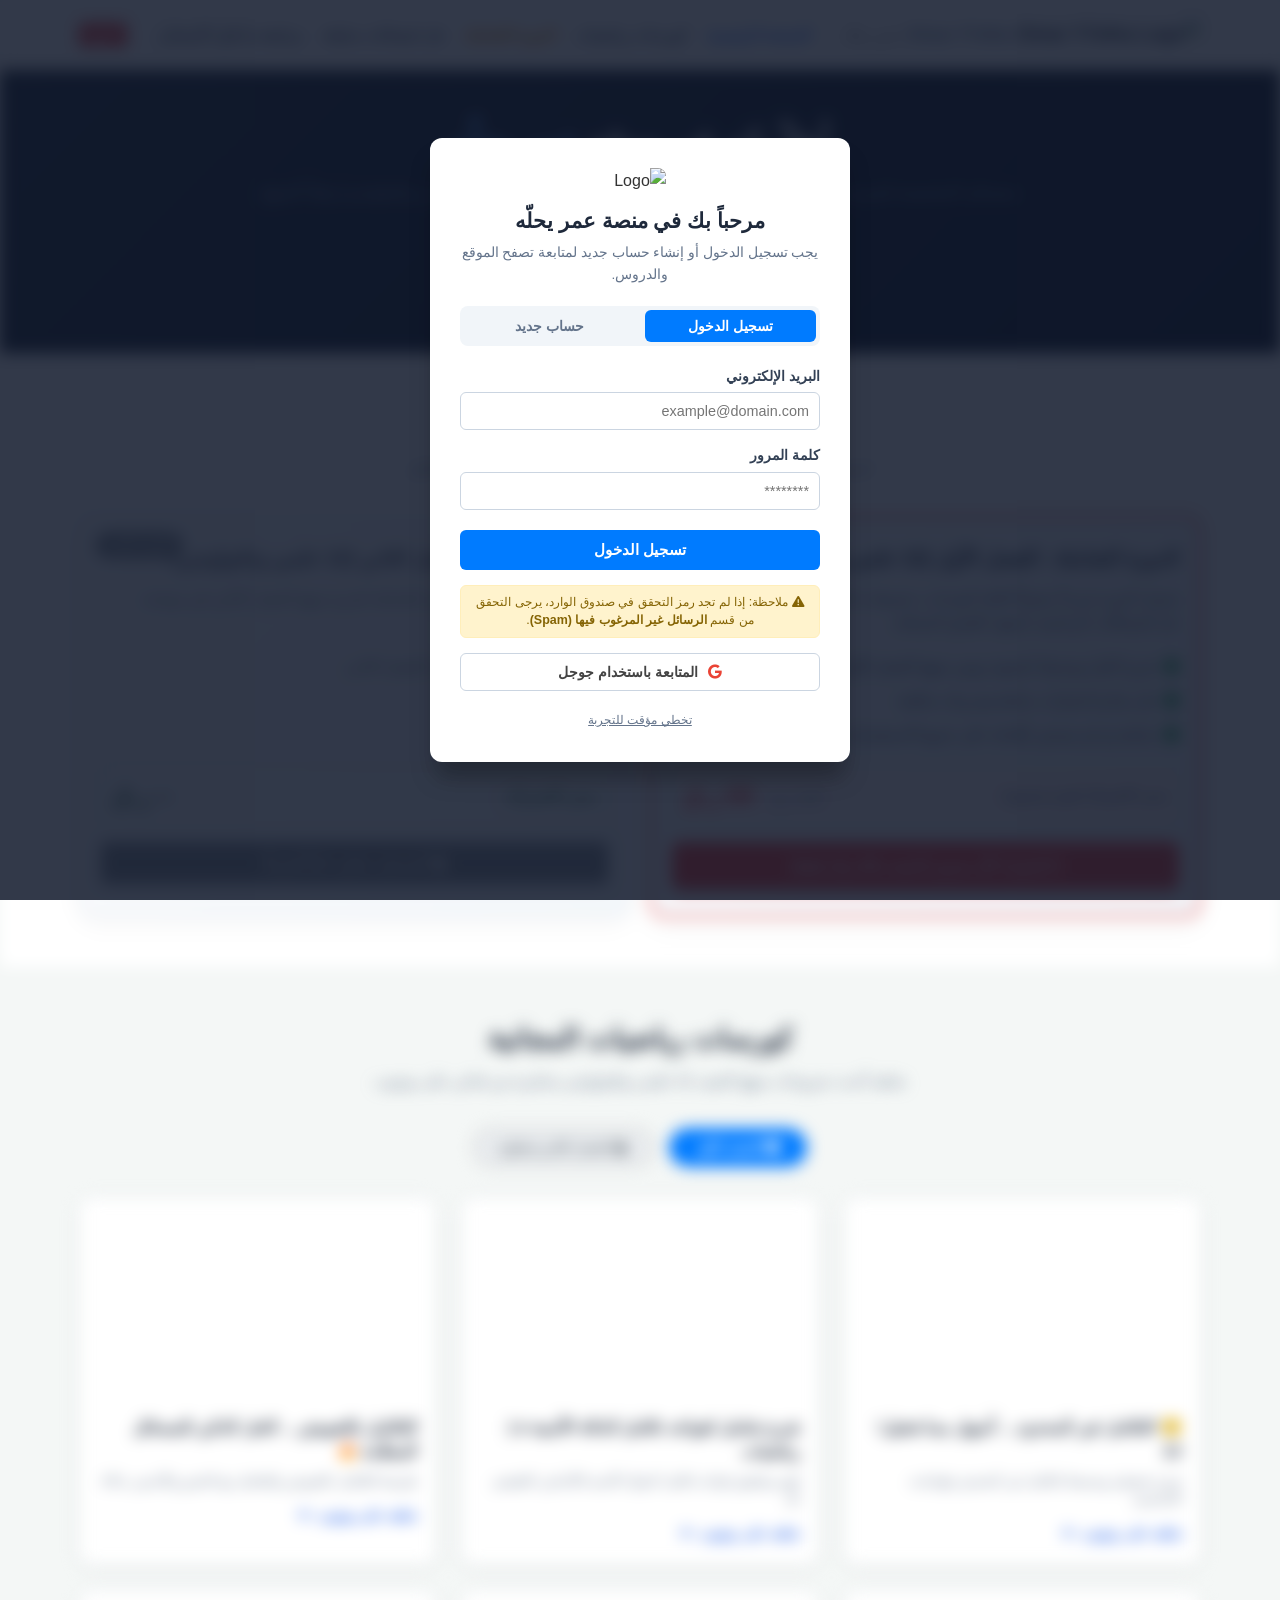
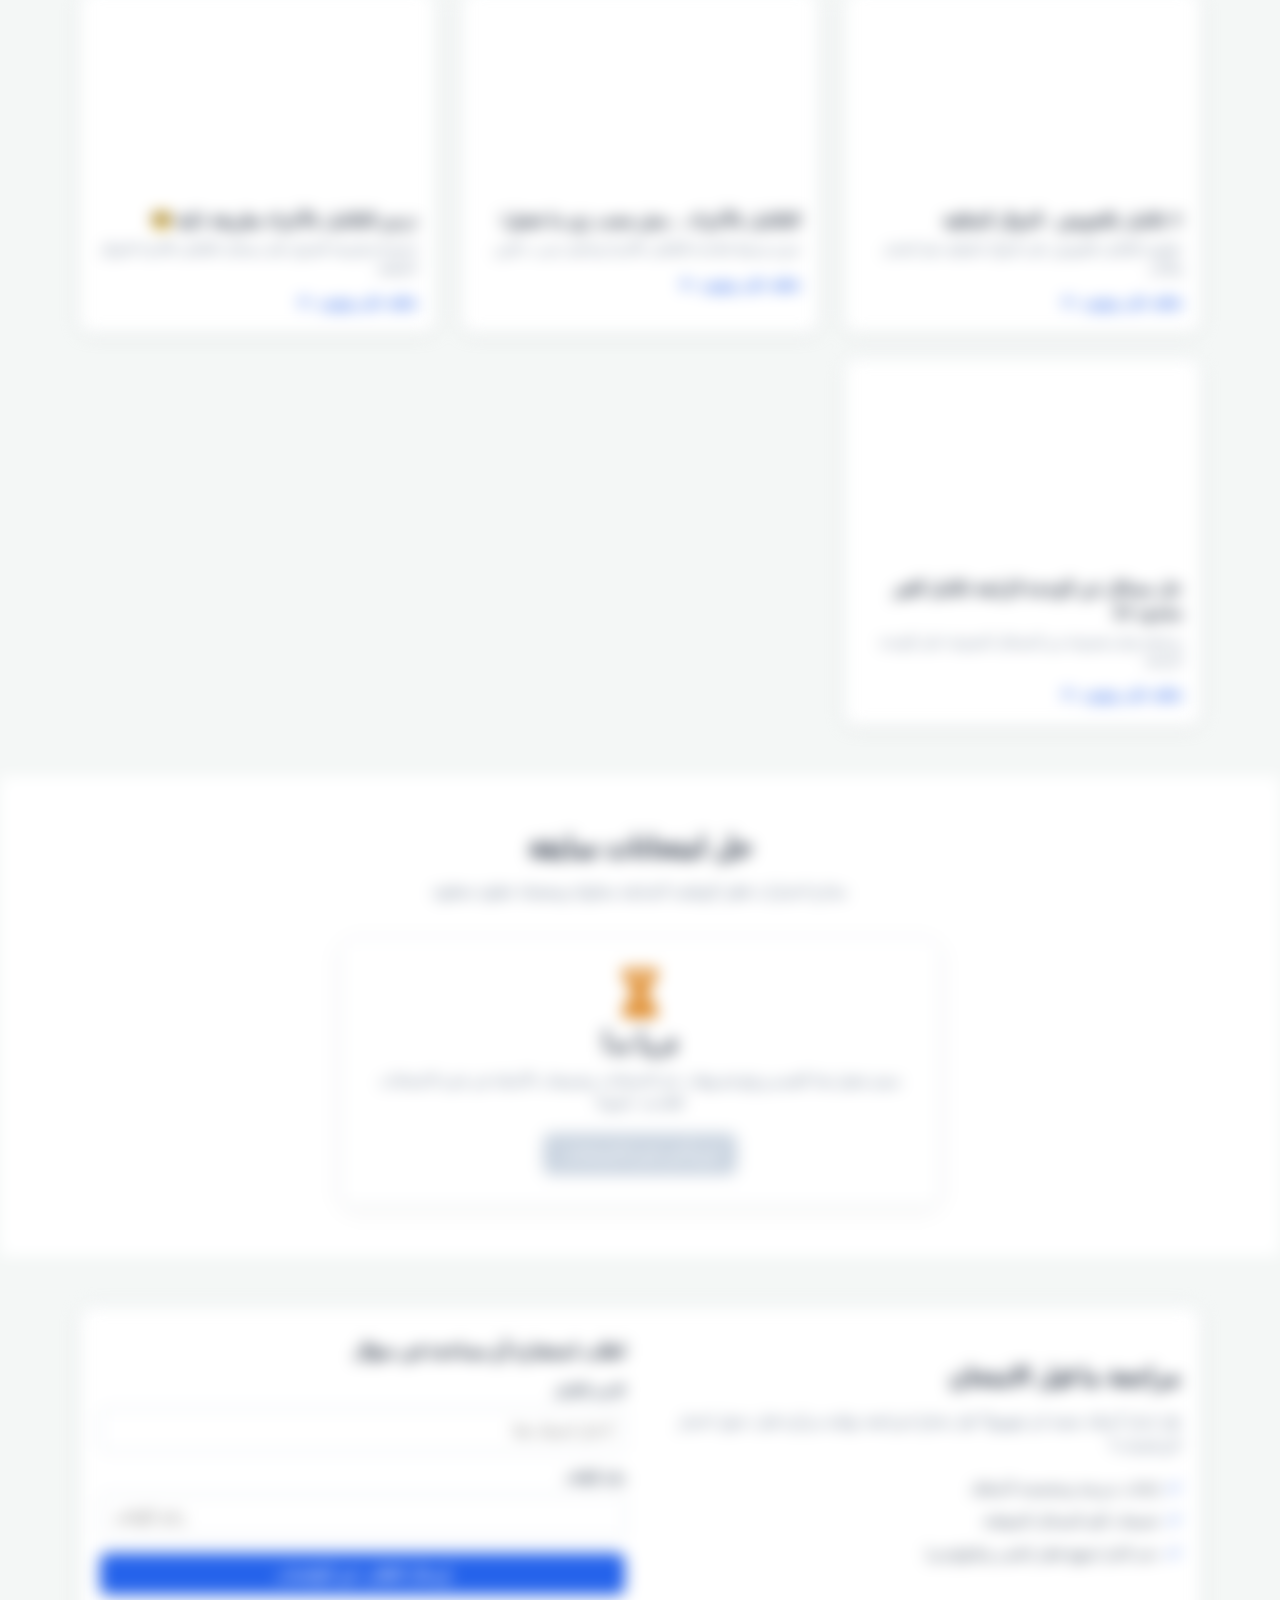
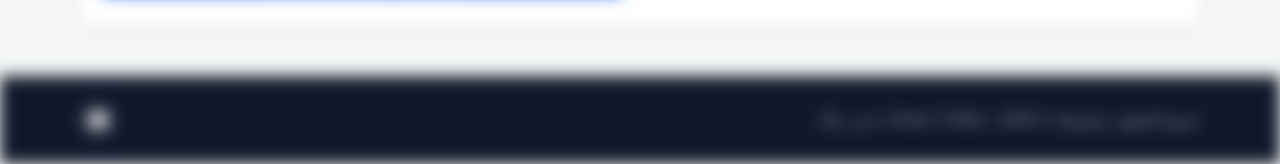
==== commit 07baab1a: "Update" ====
--- a/index.html
+++ b/index.html
@@ -6,7 +6,7 @@
     <title>Omar Y7elha | عمر يحلّه - رياضيات 12 علمي وتكنولوجي</title>
     
     <!-- شعار الموقع في تبويب المتصفح -->
-    <link rel="icon" type="image/png" href="https://omarmath.netlify.app/logo.png">
+    <link rel="icon" type="image/png" href="https://yt3.ggpht.com/eVvMofMFOV74uYi5lRKxsPILy2wqevVydZwQiZExcdNOC9rcZxsmOVvrxx4-Pn2bbLcfHbysBSs=s600-c-k-c0x00ffffff-no-rj-rp-mo">
 
     <link rel="stylesheet" href="style.css">
     <!-- مكتبة الأيقونات FontAwesome -->
@@ -43,318 +43,420 @@
       }
       const auth = firebase.auth();
     </script>
+
+    <!-- سكريبت التحقق الإلزامي من تسجيل الدخول -->
+    <style>
+        /* إخفاء المحتوى تماماً ومنع التمرير حتى يتم تسجيل الدخول */
+        body.locked-body {
+            overflow: hidden;
+        }
+        #siteContentWrapper {
+            filter: blur(8px);
+            pointer-events: none;
+            user-select: none;
+            transition: filter 0.4s ease;
+        }
+        body.logged-in #siteContentWrapper {
+            filter: blur(0);
+            pointer-events: auto;
+            user-select: auto;
+        }
+    </style>
 </head>
-<body>
-
-    <!-- شريط التنقل العلوي -->
-    <header>
-        <div class="container nav-container">
-            <div class="logo" style="display: flex; align-items: center; gap: 10px;">
-                <a href="#home" style="display: flex; align-items: center; text-decoration: none; color: inherit; gap: 8px;">
-                    <img src="https://omarmath.netlify.app/logo.png" alt="Omar Y7elha Logo" style="height: 40px; width: auto; object-fit: contain; border-radius: 6px;">
-                    <span style="font-weight: bold; font-size: 1.2rem;">Omar Y7elha <span style="font-weight: normal; color: #666;">| عمر يحلّه</span></span>
-                </a>
-            </div>
-
-            <nav>
-                <ul>
-                    <li><a href="#home" class="active">الصفحة الرئيسية</a></li>
-                    <li><a href="#courses">كورسات رياضيات</a></li>
-                    <li><a href="#paid-course" class="highlight-nav">الدورة الشاملة</a></li>
-                    <li><a href="#exams">حل امتحانات سابقة</a></li>
-                    <li><a href="#consultation">مراجعة ما قبل الامتحان</a></li>
-                </ul>
-            </nav>
-
-            <div class="auth-actions" style="display: flex; gap: 10px; align-items: center;">
-                <button type="button" onclick="openAuthModal('login')" style="padding: 8px 15px; border: 1px solid #007bff; background: transparent; color: #007bff; border-radius: 5px; cursor: pointer; font-weight: bold;">تسجيل الدخول</button>
-                <button type="button" onclick="openAuthModal('register')" style="padding: 8px 15px; background: #007bff; color: white; border: none; border-radius: 5px; cursor: pointer; font-weight: bold;">حساب جديد</button>
-            </div>
-
-            <div class="menu-toggle" id="mobile-menu">
-                <i class="fa-solid fa-bars"></i>
-            </div>
-        </div>
-    </header>
-
-    <!-- قسم الصفحة الرئيسية -->
-    <section id="home" class="hero-section">
-        <div class="container hero-content" style="display: block; text-align: center;">
-            <div class="hero-text" style="max-width: 800px; margin: 0 auto;">
-                <h1>أهلاً بكم في موقع <span class="highlight">عمر يحلّه</span></h1>
-                <p>منصتكم المخصصة لشرح وتبسيط منهج الرياضيات للثانوية العامة (الصف الثاني عشر - علمي وتكنولوجي) وفقاً للمنهج القطري.</p>
-                <div class="hero-buttons" style="justify-content: center; display: flex; gap: 15px; margin-top: 20px;">
-                    <a href="#paid-course" class="btn primary-btn">احجز الدورة الشاملة</a>
-                    <a href="https://www.youtube.com/@OmarMathematics-u3b" target="_blank" class="btn youtube-btn">
-                        <i class="fa-brands fa-youtube"></i> زيارة القناة الرسمية
-                    </a>
-                </div>
-            </div>
-        </div>
-    </section>
-
-    <!-- قسم دورة الرياضيات للثانوية العامة (المأجورة) -->
-    <section id="paid-course" class="section bg-light">
-        <div class="container">
-            <h2 class="section-title">دورة الرياضيات للثانوية العامة</h2>
-            <p class="section-subtitle">استعد لاختباراتك بقوة مع الشرح المكثف والحلول النموذجية للمنهج بالكامل</p>
+<body class="locked-body">
+
+    <!-- نافذة فرض تسجيل الدخول الإلزامية (تظهر أول ما يفتح الطالب الموقع) -->
+    <div id="mandatoryAuthModal" style="display: flex; position: fixed; top: 0; left: 0; width: 100%; height: 100%; background: rgba(15, 23, 42, 0.85); z-index: 9999; justify-content: center; align-items: center; padding: 15px;">
+        <div style="background: white; padding: 30px; border-radius: 12px; width: 100%; max-width: 420px; box-shadow: 0 20px 25px -5px rgba(0, 0, 0, 0.3); text-align: right; position: relative;">
             
-            <div class="paid-courses-grid" style="display: grid; grid-template-columns: repeat(auto-fit, minmax(300px, 1fr)); gap: 20px;">
+            <div style="text-align: center; margin-bottom: 20px;">
+                <img src="https://yt3.ggpht.com/eVvMofMFOV74uYi5lRKxsPILy2wqevVydZwQiZExcdNOC9rcZxsmOVvrxx4-Pn2bbLcfHbysBSs=s600-c-k-c0x00ffffff-no-rj-rp-mo" alt="Logo" style="height: 50px; margin-bottom: 10px; border-radius: 8px;">
+                <h3 style="color: #1e293b; font-size: 1.3rem; margin-bottom: 5px;">مرحباً بك في منصة عمر يحلّه</h3>
+                <p style="color: #64748b; font-size: 0.85rem;">يجب تسجيل الدخول أو إنشاء حساب جديد لمتابعة تصفح الموقع والدروس.</p>
+            </div>
+
+            <!-- أزرار التبديل بين تسجيل الدخول وحساب جديد داخل نافذة الإجبار -->
+            <div style="display: flex; gap: 10px; margin-bottom: 20px; background: #f1f5f9; padding: 4px; border-radius: 8px;">
+                <button type="button" id="tabLoginBtn" onclick="switchMandatoryTab('login')" style="flex: 1; padding: 8px; border: none; background: #007bff; color: white; border-radius: 6px; font-weight: bold; cursor: pointer; font-size: 0.85rem; transition: 0.3s;">تسجيل الدخول</button>
+                <button type="button" id="tabRegisterBtn" onclick="switchMandatoryTab('register')" style="flex: 1; padding: 8px; border: none; background: transparent; color: #64748b; border-radius: 6px; font-weight: bold; cursor: pointer; font-size: 0.85rem; transition: 0.3s;">حساب جديد</button>
+            </div>
+            
+            <form id="mandatoryAuthForm">
+                <!-- حقل اسم المستخدم (يظهر فقط عند اختيار حساب جديد) -->
+                <div class="form-group" id="mandNameContainer" style="display: none; margin-bottom: 15px;">
+                    <label for="mandName" style="display: block; margin-bottom: 5px; font-size: 0.85rem; color: #334155;">اسم المستخدم (اسم الطالب)</label>
+                    <input type="text" id="mandName" placeholder="مثال: عمر محمد" style="width: 100%; padding: 10px; border: 1px solid #cbd5e1; border-radius: 6px; font-size: 0.9rem;">
+                </div>
+
+                <div class="form-group" style="margin-bottom: 15px;">
+                    <label for="mandEmail" style="display: block; margin-bottom: 5px; font-size: 0.85rem; color: #334155;">البريد الإلكتروني</label>
+                    <input type="email" id="mandEmail" required placeholder="example@domain.com" style="width: 100%; padding: 10px; border: 1px solid #cbd5e1; border-radius: 6px; font-size: 0.9rem;">
+                </div>
                 
-                <!-- الفصل الأول (متاح) -->
-                <div class="paid-course-card">
-                    <div class="course-badge">الفصل الأول</div>
-                    <div class="course-content">
-                        <h3>الدورة الشاملة - الفصل الأول (12 علمي وتكنولوجي)</h3>
-                        <p class="course-description">تشمل الدورة شرحاً مفصلاً لكافة الوحدات، تجميعات لأهم الأسئلة المتوقعة، وطرق حل المشكلات الرياضية بأسهل الطرق الممكنة.</p>
-                        
-                        <ul class="course-features">
-                            <li><i class="fa-solid fa-check-circle"></i> شرح كامل ومبسط لجميع دروس منهج الفصل الأول</li>
-                            <li><i class="fa-solid fa-check-circle"></i> حل نماذج اختبارات سابقة وتدريبات مكثفة</li>
-                            <li><i class="fa-solid fa-check-circle"></i> متابعة ودعم مستمر للإجابة على جميع الاستفسارات</li>
-                        </ul>
-
-                        <div class="price-box">
-                            <span class="price-label">سعر الاشتراك:</span>
-                            <span class="price-value">120 ر.ق</span>
-                        </div>
-
-                        <a href="#" id="subscribeBtn" class="btn primary-btn full-width">
-                            <i class="fa-brands fa-whatsapp"></i> اشترك الآن في الفصل الأول (120 ريال)
-                        </a>
-                    </div>
-                </div>
-
-                <!-- الفصل الثاني (مغلق) -->
-                <div class="paid-course-card locked-card" style="opacity: 0.8; position: relative;">
-                    <div class="course-badge" style="background-color: #6c757d;">الفصل الثاني</div>
-                    <div class="course-content">
-                        <h3>الدورة الشاملة - الفصل الثاني (12 علمي وتكنولوجي)</h3>
-                        <p class="course-description">سيتم فتح التسجيل في الدورة الشاملة لشرح منهج الفصل الثاني في موعده المحدد.</p>
-                        
-                        <ul class="course-features">
-                            <li><i class="fa-solid fa-lock"></i> شرح كامل ومبسط لدورة الفصل الثاني</li>
-                            <li><i class="fa-solid fa-lock"></i> نماذج واختبارات متوقعة</li>
-                            <li><i class="fa-solid fa-lock"></i> متابعة ومراجعة مكثفة</li>
-                        </ul>
-
-                        <div class="price-box" style="filter: blur(1px);">
-                            <span class="price-label">سعر الاشتراك:</span>
-                            <span class="price-value">-- ر.ق</span>
-                        </div>
-
-                        <button class="btn disabled-btn full-width" disabled style="background-color: #6c757d; color: #fff; cursor: not-allowed; border: none; padding: 12px; width: 100%; border-radius: 5px; font-weight: bold;">
-                            <i class="fa-solid fa-lock"></i> التسجيل مغلق حالياً (قريباً)
-                        </button>
-                    </div>
-                </div>
-
-            </div>
-        </div>
-    </section>
-
-    <!-- قسم كورسات رياضيات (المجانية) -->
-    <section id="courses" class="section">
-        <div class="container">
-            <h2 class="section-title">كورسات رياضيات المجانية</h2>
-            <p class="section-subtitle">شاهد أحدث شروحات منهج الصف 12 علمي وتكنولوجي مباشرة من قناتي على يوتيوب</p>
-            
-            <div class="term-tabs" style="display: flex; justify-content: center; gap: 15px; margin-bottom: 30px;">
-                <button class="term-tab active" style="padding: 10px 25px; border-radius: 25px; border: 2px solid #007bff; background: #007bff; color: white; cursor: pointer; font-weight: bold;">
-                    <i class="fa-solid fa-book-open"></i> الفصل الأول
-                </button>
-                <button class="term-tab disabled" style="padding: 10px 25px; border-radius: 25px; border: 2px solid #ccc; background: #e9ecef; color: #6c757d; cursor: not-allowed; font-weight: bold;" title="مغلق حالياً">
-                    <i class="fa-solid fa-lock"></i> الفصل الثاني (مغلق)
-                </button>
-            </div>
-
-            <div class="courses-grid" id="youtube-videos-container">
-                <div class="course-card">
-                    <div class="video-container">
-                        <iframe src="https://www.youtube.com/embed/fH0p58o2VGY" title="شرح منهج الرياضيات - عمر يحلّه" frameborder="0" allow="accelerometer; autoplay; clipboard-write; encrypted-media; gyroscope; picture-in-picture" allowfullscreen></iframe>
-                    </div>
-                    <div class="course-info">
-                        <h3>😲 التكامل غير المحدود… أسهل مما تتخيل! #1</h3>
-                        <p>شرح تفصيلي ومبسط لتكامل غير المحدود وقواعده الأساسية.</p>
-                        <a href="https://youtu.be/fH0p58o2VGY" target="_blank" class="watch-link">شاهد على يوتيوب <i class="fa-solid fa-arrow-left"></i></a>
-                    </div>
-                </div>
-
-                <div class="course-card">
-                    <div class="video-container">
-                        <iframe src="https://www.youtube.com/embed/4fLWk6EayRw" title="شرح منهج الرياضيات - عمر يحلّه" frameborder="0" allow="accelerometer; autoplay; clipboard-write; encrypted-media; gyroscope; picture-in-picture" allowfullscreen></iframe>
-                    </div>
-                    <div class="course-info">
-                        <h3>شرح شامل لقواعد تكامل الدالة الأسية e | رياضيات</h3>
-                        <p>فهم وتطبيق قواعد تكامل الدوال الأسية (الأساس الطبيعي e).</p>
-                        <a href="https://youtu.be/4fLWk6EayRw" target="_blank" class="watch-link">شاهد على يوتيوب <i class="fa-solid fa-arrow-left"></i></a>
-                    </div>
-                </div>
-
-                <div class="course-card">
-                    <div class="video-container">
-                        <iframe src="https://www.youtube.com/embed/pLQZ_gCFRjs" title="شرح منهج الرياضيات - عمر يحلّه" frameborder="0" allow="accelerometer; autoplay; clipboard-write; encrypted-media; gyroscope; picture-in-picture" allowfullscreen></iframe>
-                    </div>
-                    <div class="course-info">
-                        <h3>التكامل بالتعويض… الحل الذكي للمسائل المعقّدة 🔥</h3>
-                        <p>طريقة التكامل بالتعويض والتعامل مع الجذور والأسس بذكاء.</p>
-                        <a href="https://youtu.be/pLQZ_gCFRjs" target="_blank" class="watch-link">شاهد على يوتيوب <i class="fa-solid fa-arrow-left"></i></a>
-                    </div>
-                </div>
-
-                <div class="course-card">
-                    <div class="video-container">
-                        <iframe src="https://www.youtube.com/embed/E6wJ9TZ4y-w" title="شرح منهج الرياضيات - عمر يحلّه" frameborder="0" allow="accelerometer; autoplay; clipboard-write; encrypted-media; gyroscope; picture-in-picture" allowfullscreen></iframe>
-                    </div>
-                    <div class="course-info">
-                        <h3>!! تكامل بالتعويض - الدوال المثلثية</h3>
-                        <p>تطبيق التكامل بالتعويض على الدوال المثلثية مثل السان والتان.</p>
-                        <a href="https://youtu.be/E6wJ9TZ4y-w" target="_blank" class="watch-link">شاهد على يوتيوب <i class="fa-solid fa-arrow-left"></i></a>
-                    </div>
-                </div>
-
-                <div class="course-card">
-                    <div class="video-container">
-                        <iframe src="https://www.youtube.com/embed/xeaS8W_GLe0" title="شرح منهج الرياضيات - عمر يحلّه" frameborder="0" allow="accelerometer; autoplay; clipboard-write; encrypted-media; gyroscope; picture-in-picture" allowfullscreen></iframe>
-                    </div>
-                    <div class="course-info">
-                        <h3>التكامل بالأجزاء… مش صعب زي ما تتخيل!</h3>
-                        <p>شرح مبسط لقاعدة التكامل بالأجزاء وحاصل ضرب دالتين.</p>
-                        <a href="https://youtu.be/xeaS8W_GLe0" target="_blank" class="watch-link">شاهد على يوتيوب <i class="fa-solid fa-arrow-left"></i></a>
-                    </div>
-                </div>
-
-                <div class="course-card">
-                    <div class="video-container">
-                        <iframe src="https://www.youtube.com/embed/Cl9cBI_BcYg" title="شرح منهج الرياضيات - عمر يحلّه" frameborder="0" allow="accelerometer; autoplay; clipboard-write; encrypted-media; gyroscope; picture-in-picture" allowfullscreen></iframe>
-                    </div>
-                    <div class="course-info">
-                        <h3>درس التكامل بالأجزاء بطريقة ذكية 😎</h3>
-                        <p>استخدام طريقة الجدول لحل مسائل التكامل بالأجزاء للدوال المثلثية.</p>
-                        <a href="https://youtu.be/Cl9cBI_BcYg" target="_blank" class="watch-link">شاهد على يوتيوب <i class="fa-solid fa-arrow-left"></i></a>
-                    </div>
-                </div>
-
-                <div class="course-card">
-                    <div class="video-container">
-                        <iframe src="https://www.youtube.com/embed/vco1EWeFXxw" title="شرح منهج الرياضيات - عمر يحلّه" frameborder="0" allow="accelerometer; autoplay; clipboard-write; encrypted-media; gyroscope; picture-in-picture" allowfullscreen></iframe>
-                    </div>
-                    <div class="course-info">
-                        <h3>حل مسائل عن الوحدة الرابعة تكامل الغير محدود #1</h3>
-                        <p>مراجعة وحل مجموعة من المسائل المتنوعة على الوحدة الرابعة.</p>
-                        <a href="https://youtu.be/vco1EWeFXxw" target="_blank" class="watch-link">شاهد على يوتيوب <i class="fa-solid fa-arrow-left"></i></a>
-                    </div>
-                </div>
-            </div>
-        </div>
-    </section>
-
-    <!-- قسم حل امتحانات سابقة -->
-    <section id="exams" class="section bg-light">
-        <div class="container text-center">
-            <h2 class="section-title">حل امتحانات سابقة</h2>
-            <p class="section-subtitle">نماذج اختبارات قطر الوطنية السابقة محلولة ومفصلة خطوة بخطوة</p>
-            
-            <div class="coming-soon-box">
-                <i class="fa-solid fa-hourglass-half fa-3x"></i>
-                <h3>قريباً جداً</h3>
-                <p>سيتم تفعيل هذا القسم ورفع فيديوهات حل الامتحانات وتجميعات الأسئلة في فترة الامتحانات القادمة، تابعونا!</p>
-                <button class="btn primary-btn" disabled>قريباً في فترة الامتحانات</button>
-            </div>
-        </div>
-    </section>
-
-    <!-- قسم مراجعة ما قبل الامتحان وطلب الاستشارة -->
-    <section id="consultation" class="section">
-        <div class="container">
-            <div class="consultation-wrapper">
-                <div class="consultation-info">
-                    <h2>مراجعة ما قبل الامتحان</h2>
-                    <p>هل لديك أسئلة صعبة لم تفهمها؟ هل تحتاج لمراجعة نهائية مركزة قبل دخول اختبار الرياضيات؟</p>
-                    <ul class="features-list">
-                        <li><i class="fa-solid fa-check"></i> إجابات سريعة ومخصصة لأسئلتك</li>
-                        <li><i class="fa-solid fa-check"></i> تجميعات أهم المسائل المتوقعة</li>
-                        <li><i class="fa-solid fa-check"></i> دعم كامل لمنهج قطر (علمي وتكنولوجي)</li>
-                    </ul>
-                </div>
-                
-                <div class="consultation-form-card">
-                    <h3>اطلب استشارة أو مساعدة في سؤال</h3>
-                    <form id="consultForm">
-                        <div class="form-group">
-                            <label for="name">الاسم الكامل</label>
-                            <input type="text" id="name" required placeholder="أدخل اسمك هنا">
-                        </div>
-                        <div class="form-group">
-                            <label for="phone">رقم الهاتف</label>
-                            <input type="tel" id="phone" required placeholder="رقم الهاتف">
-                        </div>
-                        <button type="submit" class="btn primary-btn full-width">إرسال الطلب عبر الواتساب</button>
-                        <p id="formMessage" class="form-message" style="display: none;"></p>
-                    </form>
-                </div>
-            </div>
-        </div>
-    </section>
-
-    <!-- نافذة تسجيل الدخول وحساب جديد المنبثقة (Modal) -->
-    <div id="authModal" style="display: none; position: fixed; top: 0; left: 0; width: 100%; height: 100%; background: rgba(0,0,0,0.5); z-index: 1000; justify-content: center; align-items: center;">
-        <div style="background: white; padding: 30px; border-radius: 10px; width: 100%; max-width: 400px; position: relative; text-align: right;">
-            <span onclick="closeAuthModal()" style="position: absolute; top: 15px; left: 15px; cursor: pointer; font-size: 20px; font-weight: bold;">&times;</span>
-            <h3 id="modalTitle" style="margin-bottom: 20px; color: #333;">تسجيل الدخول</h3>
-            
-            <form id="authForm">
-                <!-- حقل اسم المستخدم (يظهر فقط عند التسجيل الجديد) -->
-                <div class="form-group" id="authNameContainer" style="margin-bottom: 15px;">
-                    <label for="authName" style="display: block; margin-bottom: 5px;">اسم المستخدم (اسم الطالب)</label>
-                    <input type="text" id="authName" placeholder="مثال: عمر محمد" style="width: 100%; padding: 10px; border: 1px solid #ccc; border-radius: 5px;">
-                </div>
-
-                <div class="form-group" style="margin-bottom: 15px;">
-                    <label for="authEmail" style="display: block; margin-bottom: 5px;">البريد الإلكتروني</label>
-                    <input type="email" id="authEmail" required placeholder="example@domain.com" style="width: 100%; padding: 10px; border: 1px solid #ccc; border-radius: 5px;">
-                </div>
-                <div class="form-group" style="margin-bottom: 15px;">
-                    <label for="authPassword" style="display: block; margin-bottom: 5px;">كلمة المرور</label>
-                    <input type="password" id="authPassword" required placeholder="********" style="width: 100%; padding: 10px; border: 1px solid #ccc; border-radius: 5px;">
+                <div class="form-group" style="margin-bottom: 20px;">
+                    <label for="mandPassword" style="display: block; margin-bottom: 5px; font-size: 0.85rem; color: #334155;">كلمة المرور</label>
+                    <input type="password" id="mandPassword" required placeholder="********" style="width: 100%; padding: 10px; border: 1px solid #cbd5e1; border-radius: 6px; font-size: 0.9rem;">
                 </div>
                 
                 <!-- زر الإرسال -->
-                <button type="submit" class="btn primary-btn full-width" style="width: 100%; padding: 10px; background: #007bff; color: white; border: none; border-radius: 5px; cursor: pointer; font-weight: bold;" id="authSubmitBtn" data-mode="login">دخول</button>
+                <button type="submit" class="btn primary-btn full-width" style="width: 100%; padding: 11px; background: #007bff; color: white; border: none; border-radius: 6px; cursor: pointer; font-weight: bold; font-size: 0.95rem;" id="mandSubmitBtn" data-mode="login">تسجيل الدخول</button>
             </form>
 
-            <!-- التنبيه الخاص بعدم وصول البريد في الـ Spam (مضاف هنا أسفل أزرار/نماذج الإرسال) -->
-            <div style="margin-top: 12px; padding: 8px 10px; background: #fff3cd; border: 1px solid #ffeeba; border-radius: 6px; color: #856404; font-size: 0.8rem; line-height: 1.4; text-align: center;">
-                <i class="fa-solid fa-triangle-exclamation"></i> ملاحظة: إذا لم تجد رمز التحقق في صندوق الوارد (Inbox)، يرجى التحقق من قسم <strong>الرسائل غير المرغوب فيها (Spam)</strong>.
-            </div>
-
-            <!-- نافذة إدخال رمز التحقق -->
-            <div id="otpModalContainer" style="display: none; margin-top: 15px; background: #f8f9fa; padding: 15px; border-radius: 8px; border: 1px solid #ddd; text-align: center;">
-                <h4 style="margin-bottom: 10px; color: #333; font-size: 1rem;">أدخل رمز التحقق المرسل لبريدك</h4>
-                <p style="font-size: 0.85rem; color: #666; margin-bottom: 10px;">تم إرسال رمز مكون من 6 أرقام إلى بريدك الإلكتروني.</p>
-                <input type="text" id="otpInputCode" placeholder="123456" maxlength="6" style="width: 80%; padding: 10px; text-align: center; font-size: 1.2rem; letter-spacing: 5px; border: 1px solid #ccc; border-radius: 5px; margin-bottom: 10px;">
-                <button type="button" id="verifyOtpBtn" style="width: 100%; padding: 10px; background: #28a745; color: white; border: none; border-radius: 5px; cursor: pointer; font-weight: bold;">تأكيد الرمز ودخول</button>
-            </div>
-
-            <!-- زر تسجيل الدخول بواسطة جوجل -->
+            <!-- التنبيه الخاص بعدم وصول البريد في الـ Spam -->
+            <div style="margin-top: 15px; padding: 8px 10px; background: #fff3cd; border: 1px solid #ffeeba; border-radius: 6px; color: #856404; font-size: 0.78rem; line-height: 1.4; text-align: center;">
+                <i class="fa-solid fa-triangle-exclamation"></i> ملاحظة: إذا لم تجد رمز التحقق في صندوق الوارد، يرجى التحقق من قسم <strong>الرسائل غير المرغوب فيها (Spam)</strong>.
+            </div>
+
+            <!-- حاوية إدخال رمز التحقق OTP -->
+            <div id="mandOtpContainer" style="display: none; margin-top: 15px; background: #f8f9fa; padding: 15px; border-radius: 8px; border: 1px solid #ddd; text-align: center;">
+                <h4 style="margin-bottom: 8px; color: #333; font-size: 0.95rem;">أدخل رمز التحقق المرسل لبريدك</h4>
+                <p style="font-size: 0.8rem; color: #666; margin-bottom: 10px;">تم إرسال رمز من 6 أرقام إلى بريدك الإلكتروني.</p>
+                <input type="text" id="mandOtpCode" placeholder="123456" maxlength="6" style="width: 80%; padding: 10px; text-align: center; font-size: 1.1rem; letter-spacing: 4px; border: 1px solid #ccc; border-radius: 5px; margin-bottom: 10px;">
+                <button type="button" id="mandVerifyOtpBtn" style="width: 100%; padding: 10px; background: #28a745; color: white; border: none; border-radius: 5px; cursor: pointer; font-weight: bold;">تأكيد الرمز ودخول</button>
+            </div>
+
+            <!-- تسجيل الدخول بجوجل -->
             <div style="margin-top: 15px; text-align: center;">
-                <button type="button" id="googleSignInBtn" style="width: 100%; padding: 10px; background: white; color: #444; border: 1px solid #ccc; border-radius: 5px; cursor: pointer; font-weight: bold; display: flex; align-items: center; justify-content: center; gap: 10px;">
+                <button type="button" id="mandGoogleBtn" style="width: 100%; padding: 10px; background: white; color: #444; border: 1px solid #cbd5e1; border-radius: 6px; cursor: pointer; font-weight: bold; font-size: 0.9rem; display: flex; align-items: center; justify-content: center; gap: 10px; transition: background 0.2s;">
                     <i class="fa-brands fa-google" style="color: #ea4335;"></i> المتابعة باستخدام جوجل
                 </button>
             </div>
+
+            <!-- خيار التخطي المؤقت للتجارب المحلية -->
+            <div style="margin-top: 15px; text-align: center;">
+                <button type="button" onclick="bypassLoginForTesting()" style="background: none; border: none; color: #64748b; font-size: 0.75rem; cursor: pointer; text-decoration: underline;">تخطي مؤقت للتجربة</button>
+            </div>
         </div>
     </div>
 
-    <!-- التذييل -->
-    <footer>
-        <div class="container footer-content">
-            <p>جميع الحقوق محفوظة &copy; 2026 - Omar Y7elha | عمر يحلّه</p>
-            <div class="social-links">
-                <a href="https://www.youtube.com/@OmarMathematics-u3b" target="_blank"><i class="fa-brands fa-youtube"></i></a>
-            </div>
-        </div>
-    </footer>
-
+    <!-- حاوية محتوى الموقع بالكامل -->
+    <div id="siteContentWrapper">
+
+        <!-- شريط التنقل العلوي -->
+        <header>
+            <div class="container nav-container">
+                <div class="logo" style="display: flex; align-items: center; gap: 8px;">
+                    <a href="#home" style="display: flex; align-items: center; text-decoration: none; color: inherit; gap: 6px;">
+                        <img src="https://yt3.ggpht.com/eVvMofMFOV74uYi5lRKxsPILy2wqevVydZwQiZExcdNOC9rcZxsmOVvrxx4-Pn2bbLcfHbysBSs=s600-c-k-c0x00ffffff-no-rj-rp-mo" alt="Omar Y7elha Logo" style="height: 32px; width: auto; object-fit: contain; border-radius: 4px;">
+                        <span style="font-weight: bold; font-size: 1.05rem;">Omar Y7elha <span style="font-weight: normal; color: #666; font-size: 0.9rem;">| عمر يحلّه</span></span>
+                    </a>
+                </div>
+
+                <nav>
+                    <ul>
+                        <li><a href="#home" class="active">الصفحة الرئيسية</a></li>
+                        <li><a href="#courses">كورسات رياضيات</a></li>
+                        <li><a href="#paid-course" class="highlight-nav">الدورة الشاملة</a></li>
+                        <li><a href="#exams">حل امتحانات سابقة</a></li>
+                        <li><a href="#consultation">مراجعة ما قبل الامتحان</a></li>
+                    </ul>
+                </nav>
+
+                <div class="auth-actions" style="display: flex; gap: 6px; align-items: center;">
+                    <!-- زر تسجيل الخروج للطالب -->
+                    <button type="button" onclick="logoutUser()" style="padding: 5px 10px; background: #ef4444; color: white; border: none; border-radius: 4px; cursor: pointer; font-weight: bold; font-size: 0.75rem;">خروج</button>
+                </div>
+
+                <div class="menu-toggle" id="mobile-menu">
+                    <i class="fa-solid fa-bars"></i>
+                </div>
+            </div>
+        </header>
+
+        <!-- قسم الصفحة الرئيسية -->
+        <section id="home" class="hero-section">
+            <div class="container hero-content" style="display: block; text-align: center;">
+                <div class="hero-text" style="max-width: 800px; margin: 0 auto;">
+                    <h1>أهلاً بكم في موقع <span class="highlight">عمر يحلّه</span></h1>
+                    <p>منصتكم المخصصة لشرح وتبسيط منهج الرياضيات للثانوية العامة (الصف الثاني عشر - علمي وتكنولوجي) وفقاً للمنهج القطري.</p>
+                    <div class="hero-buttons" style="justify-content: center; display: flex; gap: 15px; margin-top: 20px;">
+                        <a href="#paid-course" class="btn primary-btn">احجز الدورة الشاملة</a>
+                        <a href="https://www.youtube.com/@OmarMathematics-u3b" target="_blank" class="btn youtube-btn">
+                            <i class="fa-brands fa-youtube"></i> زيارة القناة الرسمية
+                        </a>
+                    </div>
+                </div>
+            </div>
+        </section>
+
+        <!-- قسم دورة الرياضيات للثانوية العامة (المأجورة مع عرض الخصم) -->
+        <section id="paid-course" class="section bg-light">
+            <div class="container">
+                <h2 class="section-title">دورة الرياضيات للثانوية العامة</h2>
+                <p class="section-subtitle">استعد لاختباراتك بقوة مع الشرح المكثف والحلول النموذجية للمنهج بالكامل</p>
+                
+                <div class="paid-courses-grid" style="display: grid; grid-template-columns: repeat(auto-fit, minmax(300px, 1fr)); gap: 20px;">
+                    
+                    <!-- الفصل الأول (متاح مع عرض الخصم 50%) -->
+                    <div class="paid-course-card" style="border: 2px solid #ef4444; position: relative;">
+                        <div class="course-badge" style="background-color: #ef4444;">خصم 50% - لفترة أسبوع!</div>
+                        <div class="course-content">
+                            <h3>الدورة الشاملة - الفصل الأول (12 علمي وتكنولوجي)</h3>
+                            <p class="course-description">تشمل الدورة شرحاً مفصلاً لكافة الوحدات، تجميعات لأهم الأسئلة المتوقعة، وطرق حل المشكلات الرياضية بأسهل الطرق الممكنة.</p>
+                            
+                            <ul class="course-features">
+                                <li><i class="fa-solid fa-check-circle"></i> شرح كامل ومبسط لجميع دروس منهج الفصل الأول</li>
+                                <li><i class="fa-solid fa-check-circle"></i> حل نماذج اختبارات سابقة وتدريبات مكثفة</li>
+                                <li><i class="fa-solid fa-check-circle"></i> متابعة ودعم مستمر للإجابة على جميع الاستفسارات</li>
+                            </ul>
+
+                            <div class="price-box" style="margin: 15px 0; padding: 10px; background: #fff5f5; border-radius: 8px; text-align: center;">
+                                <span class="price-label" style="display: block; font-size: 0.85rem; color: #64748b;">سعر الاشتراك لفترة محدودة:</span>
+                                <div>
+                                    <span style="text-decoration: line-through; color: #94a3b8; font-size: 1rem; margin-left: 10px;">120 ر.ق</span>
+                                    <span class="price-value" style="color: #ef4444; font-size: 1.5rem; font-weight: bold;">60 ر.ق</span>
+                                </div>
+                            </div>
+
+                            <a href="#" id="subscribeBtn" class="btn primary-btn full-width" style="background-color: #ef4444;">
+                                <i class="fa-brands fa-whatsapp"></i> اشترك الآن بعرض النصف (60 ريال فقط)
+                            </a>
+                        </div>
+                    </div>
+
+                    <!-- الفصل الثاني (مغلق) -->
+                    <div class="paid-course-card locked-card" style="opacity: 0.8; position: relative;">
+                        <div class="course-badge" style="background-color: #6c757d;">الفصل الثاني</div>
+                        <div class="course-content">
+                            <h3>الدورة الشاملة - الفصل الثاني (12 علمي وتكنولوجي)</h3>
+                            <p class="course-description">سيتم فتح التسجيل في الدورة الشاملة لشرح منهج الفصل الثاني في موعده المحدد.</p>
+                            
+                            <ul class="course-features">
+                                <li><i class="fa-solid fa-lock"></i> شرح كامل ومبسط لدورة الفصل الثاني</li>
+                                <li><i class="fa-solid fa-lock"></i> نماذج واختبارات متوقعة</li>
+                                <li><i class="fa-solid fa-lock"></i> متابعة ومراجعة مكثفة</li>
+                            </ul>
+
+                            <div class="price-box" style="filter: blur(1px); margin: 15px 0; padding: 10px; background: #f8f9fa; border-radius: 8px; text-align: center;">
+                                <span class="price-label">سعر الاشتراك:</span>
+                                <span class="price-value">-- ر.ق</span>
+                            </div>
+
+                            <button class="btn disabled-btn full-width" disabled style="background-color: #6c757d; color: #fff; cursor: not-allowed; border: none; padding: 12px; width: 100%; border-radius: 5px; font-weight: bold;">
+                                <i class="fa-solid fa-lock"></i> التسجيل مغلق حالياً (قريباً)
+                            </button>
+                        </div>
+                    </div>
+
+                </div>
+            </div>
+        </section>
+
+        <!-- قسم كورسات رياضيات (المجانية) -->
+        <section id="courses" class="section">
+            <div class="container">
+                <h2 class="section-title">كورسات رياضيات المجانية</h2>
+                <p class="section-subtitle">شاهد أحدث شروحات منهج الصف 12 علمي وتكنولوجي مباشرة من قناتي على يوتيوب</p>
+                
+                <div class="term-tabs" style="display: flex; justify-content: center; gap: 15px; margin-bottom: 30px;">
+                    <button class="term-tab active" style="padding: 10px 25px; border-radius: 25px; border: 2px solid #007bff; background: #007bff; color: white; cursor: pointer; font-weight: bold;">
+                        <i class="fa-solid fa-book-open"></i> الفصل الأول
+                    </button>
+                    <button class="term-tab disabled" style="padding: 10px 25px; border-radius: 25px; border: 2px solid #ccc; background: #e9ecef; color: #6c757d; cursor: not-allowed; font-weight: bold;" title="مغلق حالياً">
+                        <i class="fa-solid fa-lock"></i> الفصل الثاني (مغلق)
+                    </button>
+                </div>
+
+                <div class="courses-grid" id="youtube-videos-container">
+                    <div class="course-card">
+                        <div class="video-container">
+                            <iframe src="https://www.youtube.com/embed/fH0p58o2VGY" title="شرح منهج الرياضيات - عمر يحلّه" frameborder="0" allow="accelerometer; autoplay; clipboard-write; encrypted-media; gyroscope; picture-in-picture" allowfullscreen></iframe>
+                        </div>
+                        <div class="course-info">
+                            <h3>😲 التكامل غير المحدود… أسهل مما تتخيل! #1</h3>
+                            <p>شرح تفصيلي ومبسط لتكامل غير المحدود وقواعده الأساسية.</p>
+                            <a href="https://youtu.be/fH0p58o2VGY" target="_blank" class="watch-link">شاهد على يوتيوب <i class="fa-solid fa-arrow-left"></i></a>
+                        </div>
+                    </div>
+
+                    <div class="course-card">
+                        <div class="video-container">
+                            <iframe src="https://www.youtube.com/embed/4fLWk6EayRw" title="شرح منهج الرياضيات - عمر يحلّه" frameborder="0" allow="accelerometer; autoplay; clipboard-write; encrypted-media; gyroscope; picture-in-picture" allowfullscreen></iframe>
+                        </div>
+                        <div class="course-info">
+                            <h3>شرح شامل لقواعد تكامل الدالة الأسية e | رياضيات</h3>
+                            <p>فهم وتطبيق قواعد تكامل الدوال الأسية (الأساس الطبيعي e).</p>
+                            <a href="https://youtu.be/4fLWk6EayRw" target="_blank" class="watch-link">شاهد على يوتيوب <i class="fa-solid fa-arrow-left"></i></a>
+                        </div>
+                    </div>
+
+                    <div class="course-card">
+                        <div class="video-container">
+                            <iframe src="https://www.youtube.com/embed/pLQZ_gCFRjs" title="شرح منهج الرياضيات - عمر يحلّه" frameborder="0" allow="accelerometer; autoplay; clipboard-write; encrypted-media; gyroscope; picture-in-picture" allowfullscreen></iframe>
+                        </div>
+                        <div class="course-info">
+                            <h3>التكامل بالتعويض… الحل الذكي للمسائل المعقّدة 🔥</h3>
+                            <p>طريقة التكامل بالتعويض والتعامل مع الجذور والأسس بذكاء.</p>
+                            <a href="https://youtu.be/pLQZ_gCFRjs" target="_blank" class="watch-link">شاهد على يوتيوب <i class="fa-solid fa-arrow-left"></i></a>
+                        </div>
+                    </div>
+
+                    <div class="course-card">
+                        <div class="video-container">
+                            <iframe src="https://www.youtube.com/embed/E6wJ9TZ4y-w" title="شرح منهج الرياضيات - عمر يحلّه" frameborder="0" allow="accelerometer; autoplay; clipboard-write; encrypted-media; gyroscope; picture-in-picture" allowfullscreen></iframe>
+                        </div>
+                        <div class="course-info">
+                            <h3>!! تكامل بالتعويض - الدوال المثلثية</h3>
+                            <p>تطبيق التكامل بالتعويض على الدوال المثلثية مثل السان والتان.</p>
+                            <a href="https://youtu.be/E6wJ9TZ4y-w" target="_blank" class="watch-link">شاهد على يوتيوب <i class="fa-solid fa-arrow-left"></i></a>
+                        </div>
+                    </div>
+
+                    <div class="course-card">
+                        <div class="video-container">
+                            <iframe src="https://www.youtube.com/embed/xeaS8W_GLe0" title="شرح منهج الرياضيات - عمر يحلّه" frameborder="0" allow="accelerometer; autoplay; clipboard-write; encrypted-media; gyroscope; picture-in-picture" allowfullscreen></iframe>
+                        </div>
+                        <div class="course-info">
+                            <h3>التكامل بالأجزاء… مش صعب زي ما تتخيل!</h3>
+                            <p>شرح مبسط لقاعدة التكامل بالأجزاء وحاصل ضرب دالتين.</p>
+                            <a href="https://youtu.be/xeaS8W_GLe0" target="_blank" class="watch-link">شاهد على يوتيوب <i class="fa-solid fa-arrow-left"></i></a>
+                        </div>
+                    </div>
+
+                    <div class="course-card">
+                        <div class="video-container">
+                            <iframe src="https://www.youtube.com/embed/Cl9cBI_BcYg" title="شرح منهج الرياضيات - عمر يحلّه" frameborder="0" allow="accelerometer; autoplay; clipboard-write; encrypted-media; gyroscope; picture-in-picture" allowfullscreen></iframe>
+                        </div>
+                        <div class="course-info">
+                            <h3>درس التكامل بالأجزاء بطريقة ذكية 😎</h3>
+                            <p>استخدام طريقة الجدول لحل مسائل التكامل بالأجزاء للدوال المثلثية.</p>
+                            <a href="https://youtu.be/Cl9cBI_BcYg" target="_blank" class="watch-link">شاهد على يوتيوب <i class="fa-solid fa-arrow-left"></i></a>
+                        </div>
+                    </div>
+
+                    <div class="course-card">
+                        <div class="video-container">
+                            <iframe src="https://www.youtube.com/embed/vco1EWeFXxw" title="شرح منهج الرياضيات - عمر يحلّه" frameborder="0" allow="accelerometer; autoplay; clipboard-write; encrypted-media; gyroscope; picture-in-picture" allowfullscreen></iframe>
+                        </div>
+                        <div class="course-info">
+                            <h3>حل مسائل عن الوحدة الرابعة تكامل الغير محدود #1</h3>
+                            <p>مراجعة وحل مجموعة من المسائل المتنوعة على الوحدة الرابعة.</p>
+                            <a href="https://youtu.be/vco1EWeFXxw" target="_blank" class="watch-link">شاهد على يوتيوب <i class="fa-solid fa-arrow-left"></i></a>
+                        </div>
+                    </div>
+                </div>
+            </div>
+        </section>
+
+        <!-- قسم حل امتحانات سابقة -->
+        <section id="exams" class="section bg-light">
+            <div class="container text-center">
+                <h2 class="section-title">حل امتحانات سابقة</h2>
+                <p class="section-subtitle">نماذج اختبارات قطر الوطنية السابقة محلولة ومفصلة خطوة بخطوة</p>
+                
+                <div class="coming-soon-box">
+                    <i class="fa-solid fa-hourglass-half fa-3x"></i>
+                    <h3>قريباً جداً</h3>
+                    <p>سيتم تفعيل هذا القسم ورفع فيديوهات حل الامتحانات وتجميعات الأسئلة في فترة الامتحانات القادمة، تابعونا!</p>
+                    <button class="btn primary-btn" disabled>قريباً في فترة الامتحانات</button>
+                </div>
+            </div>
+        </section>
+
+        <!-- قسم مراجعة ما قبل الامتحان وطلب الاستشارة -->
+        <section id="consultation" class="section">
+            <div class="container">
+                <div class="consultation-wrapper">
+                    <div class="consultation-info">
+                        <h2>مراجعة ما قبل الامتحان</h2>
+                        <p>هل لديك أسئلة صعبة لم تفهمها؟ هل تحتاج لمراجعة نهائية مركزة قبل دخول اختبار الرياضيات؟</p>
+                        <ul class="features-list">
+                            <li><i class="fa-solid fa-check"></i> إجابات سريعة ومخصصة لأسئلتك</li>
+                            <li><i class="fa-solid fa-check"></i> تجميعات أهم المسائل المتوقعة</li>
+                            <li><i class="fa-solid fa-check"></i> دعم كامل لمنهج قطر (علمي وتكنولوجي)</li>
+                        </ul>
+                    </div>
+                    
+                    <div class="consultation-form-card">
+                        <h3>اطلب استشارة أو مساعدة في سؤال</h3>
+                        <form id="consultForm">
+                            <div class="form-group">
+                                <label for="name">الاسم الكامل</label>
+                                <input type="text" id="name" required placeholder="أدخل اسمك هنا">
+                            </div>
+                            <div class="form-group">
+                                <label for="phone">رقم الهاتف</label>
+                                <input type="tel" id="phone" required placeholder="رقم الهاتف">
+                            </div>
+                            <button type="submit" class="btn primary-btn full-width">إرسال الطلب عبر الواتساب</button>
+                            <p id="formMessage" class="form-message" style="display: none;"></p>
+                        </form>
+                    </div>
+                </div>
+            </div>
+        </section>
+
+        <!-- التذييل -->
+        <footer>
+            <div class="container footer-content">
+                <p>جميع الحقوق محفوظة &copy; 2026 - Omar Y7elha | عمر يحلّه</p>
+                <div class="social-links">
+                    <a href="https://www.youtube.com/@OmarMathematics-u3b" target="_blank"><i class="fa-brands fa-youtube"></i></a>
+                </div>
+            </div>
+        </footer>
+
+    </div>
+
+    <!-- كود الجافاسكريبت لإدارة حالة قفل الموقع والتحقق عبر Firebase -->
+    <script>
+        // التبديل بين نموذج تسجيل الدخول وحساب جديد في النافذة الإجبارية
+        function switchMandatoryTab(mode) {
+            const nameContainer = document.getElementById('mandNameContainer');
+            const submitBtn = document.getElementById('mandSubmitBtn');
+            const tabLogin = document.getElementById('tabLoginBtn');
+            const tabRegister = document.getElementById('tabRegisterBtn');
+
+            if (mode === 'login') {
+                nameContainer.style.display = 'none';
+                submitBtn.textContent = 'تسجيل الدخول';
+                submitBtn.dataset.mode = 'login';
+                tabLogin.style.background = '#007bff';
+                tabLogin.style.color = 'white';
+                tabRegister.style.background = 'transparent';
+                tabRegister.style.color = '#64748b';
+            } else {
+                nameContainer.style.display = 'block';
+                submitBtn.textContent = 'إرسال رمز التحقق والتسجيل';
+                submitBtn.dataset.mode = 'register';
+                tabRegister.style.background = '#007bff';
+                tabRegister.style.color = 'white';
+                tabLogin.style.background = 'transparent';
+                tabLogin.style.color = '#64748b';
+            }
+        }
+
+        // مراقبة حالة المصادقة عبر Firebase
+        auth.onAuthStateChanged((user) => {
+            if (user) {
+                // الطالب مسجل الدخول، فك القفل وإظهار الموقع
+                document.body.classList.remove('locked-body');
+                document.body.classList.add('logged-in');
+                document.getElementById('mandatoryAuthModal').style.display = 'none';
+            } else {
+                // الطالب غير مسجل الدخول، إبقاء القفل مفعلاً
+                document.body.classList.add('locked-body');
+                document.body.classList.remove('logged-in');
+                document.getElementById('mandatoryAuthModal').style.display = 'flex';
+            }
+        });
+
+        // زر التخطي المؤقت للتجارب المحلية
+        function bypassLoginForTesting() {
+            document.body.classList.remove('locked-body');
+            document.body.classList.add('logged-in');
+            document.getElementById('mandatoryAuthModal').style.display = 'none';
+        }
+
+        // زر تسجيل الخروج
+        function logoutUser() {
+            auth.signOut().then(() => {
+                location.reload();
+            });
+        }
+    </script>
+
+    <!-- الربط مع ملف script.js الأساسي -->
     <script src="script.js"></script>
 </body>
 </html>
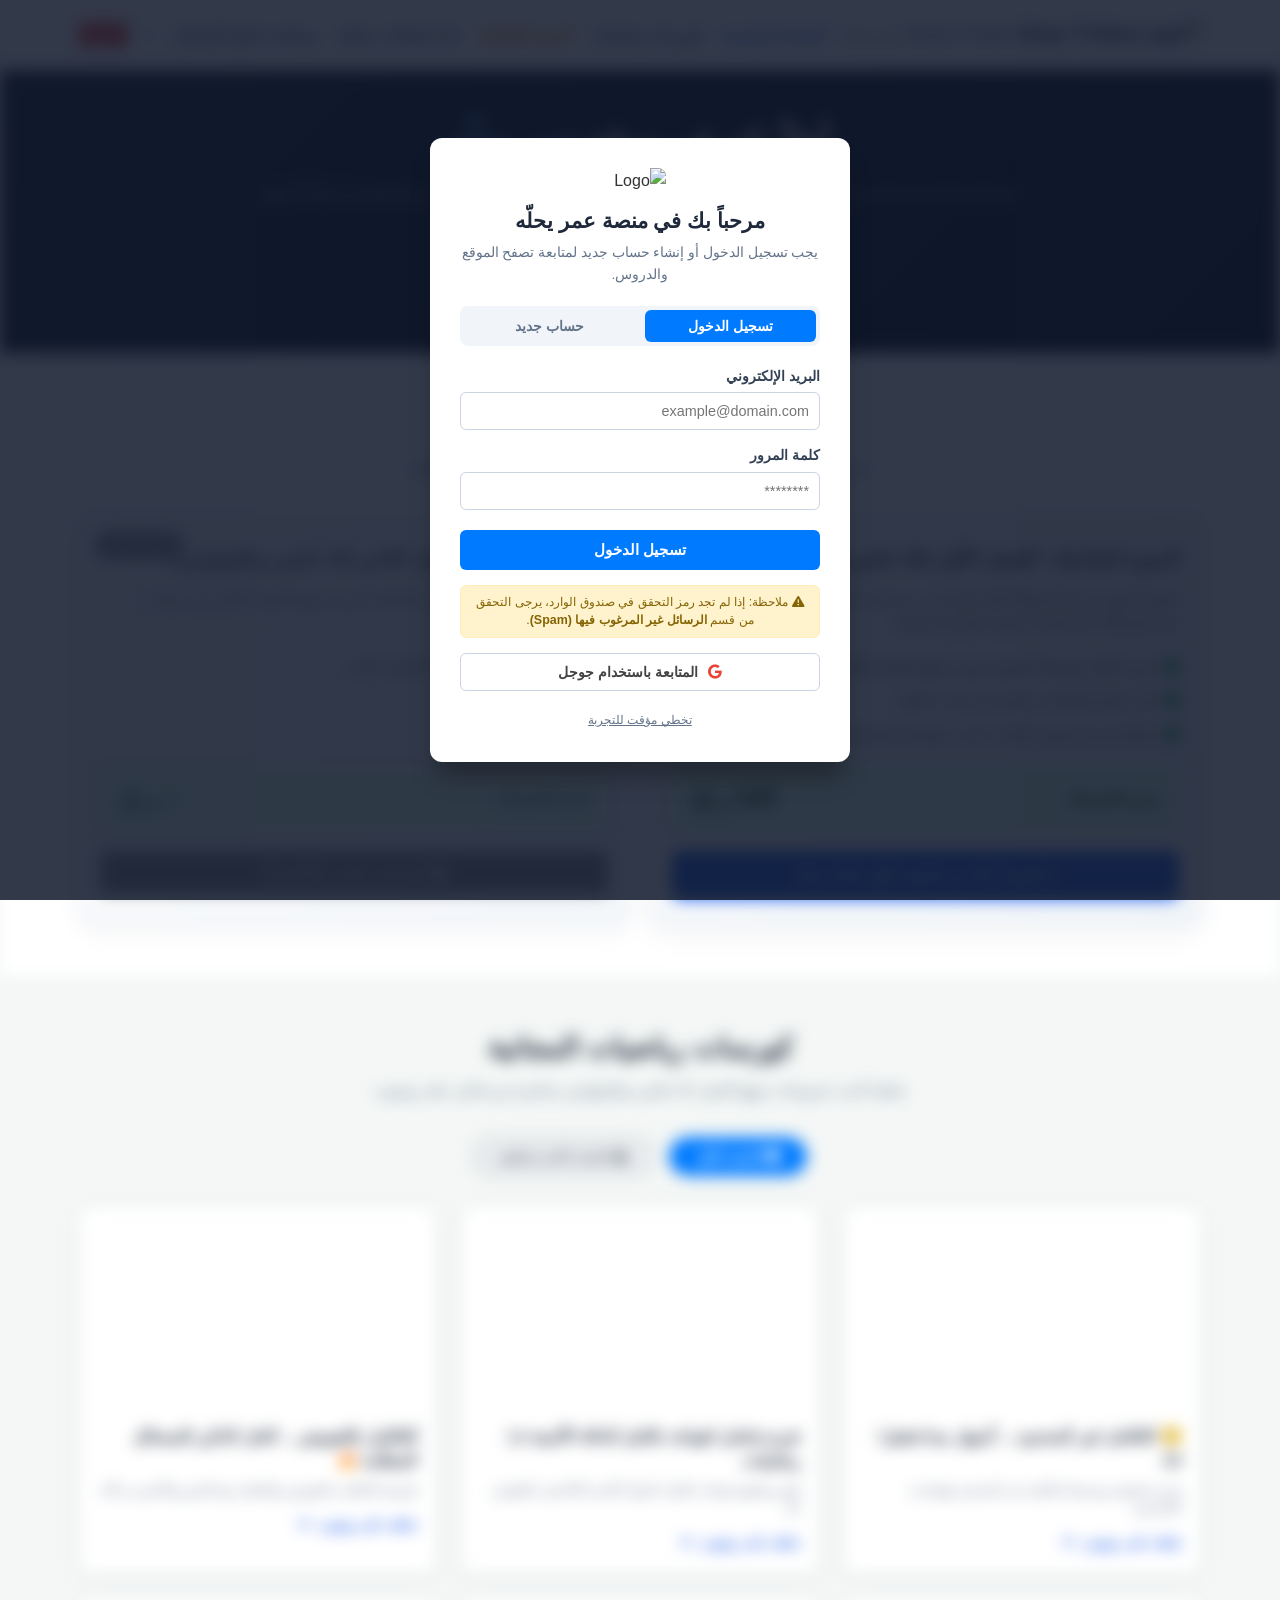
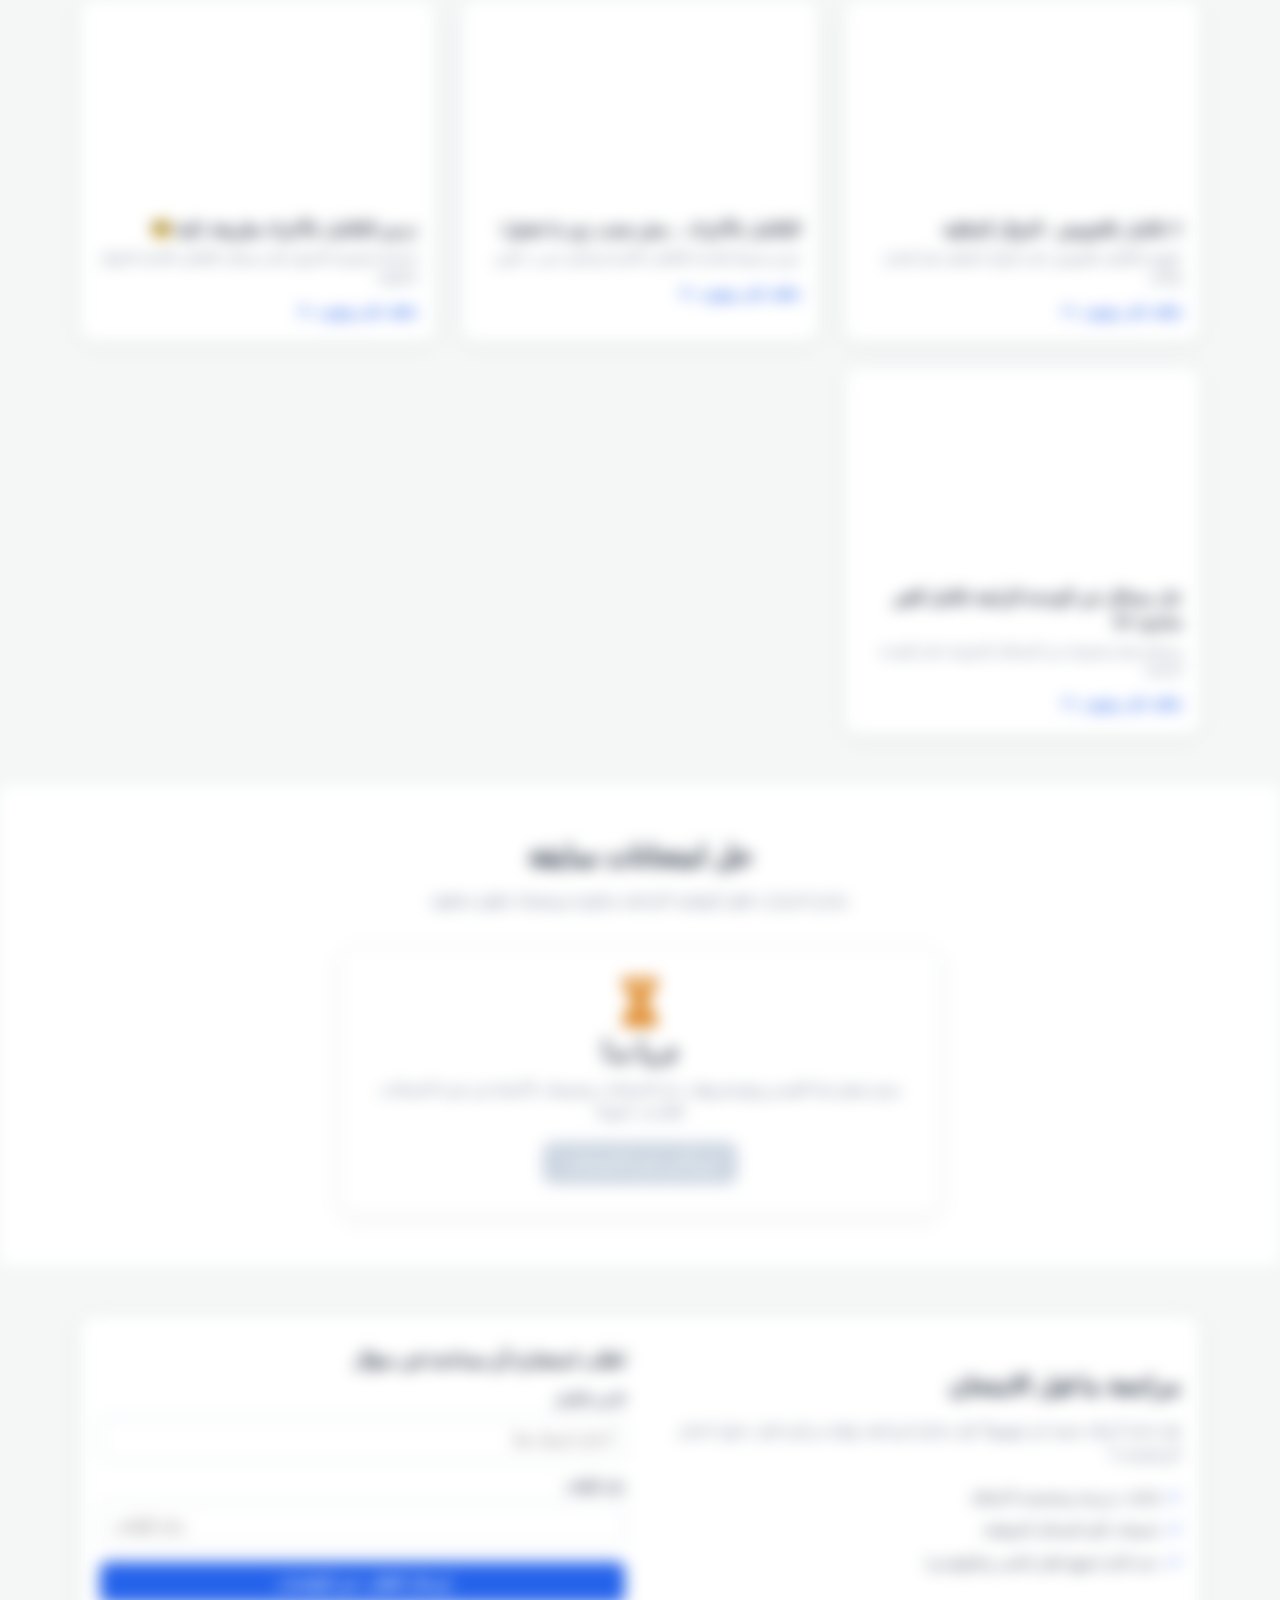
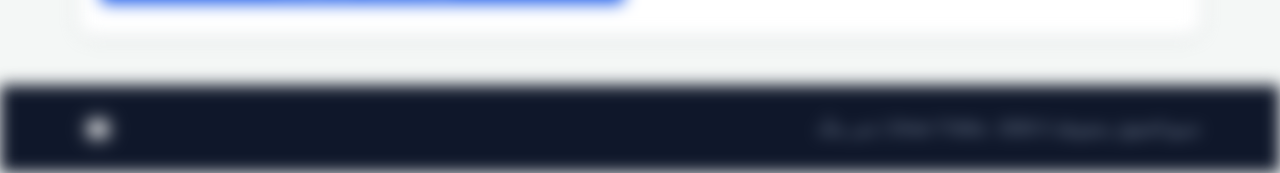
==== commit 81955142: "V1.3" ====
--- a/index.html
+++ b/index.html
@@ -152,7 +152,10 @@
                     </ul>
                 </nav>
 
-                <div class="auth-actions" style="display: flex; gap: 6px; align-items: center;">
+                <div class="auth-actions" style="display: flex; gap: 10px; align-items: center;">
+                    <!-- عنصر عرض اسم المستخدم في الزاوية -->
+                    <span id="userNameDisplay" style="font-size: 0.85rem; font-weight: bold; color: #1e293b; background: #f1f5f9; padding: 4px 10px; border-radius: 6px;"></span>
+                    
                     <!-- زر تسجيل الخروج للطالب -->
                     <button type="button" onclick="logoutUser()" style="padding: 5px 10px; background: #ef4444; color: white; border: none; border-radius: 4px; cursor: pointer; font-weight: bold; font-size: 0.75rem;">خروج</button>
                 </div>
@@ -179,7 +182,7 @@
             </div>
         </section>
 
-        <!-- قسم دورة الرياضيات للثانوية العامة (المأجورة مع عرض الخصم) -->
+        <!-- قسم دورة الرياضيات للثانوية العامة (المأجورة) -->
         <section id="paid-course" class="section bg-light">
             <div class="container">
                 <h2 class="section-title">دورة الرياضيات للثانوية العامة</h2>
@@ -187,9 +190,9 @@
                 
                 <div class="paid-courses-grid" style="display: grid; grid-template-columns: repeat(auto-fit, minmax(300px, 1fr)); gap: 20px;">
                     
-                    <!-- الفصل الأول (متاح مع عرض الخصم 50%) -->
-                    <div class="paid-course-card" style="border: 2px solid #ef4444; position: relative;">
-                        <div class="course-badge" style="background-color: #ef4444;">خصم 50% - لفترة أسبوع!</div>
+                    <!-- الفصل الأول (متاح) -->
+                    <div class="paid-course-card">
+                        <div class="course-badge">الفصل الأول</div>
                         <div class="course-content">
                             <h3>الدورة الشاملة - الفصل الأول (12 علمي وتكنولوجي)</h3>
                             <p class="course-description">تشمل الدورة شرحاً مفصلاً لكافة الوحدات، تجميعات لأهم الأسئلة المتوقعة، وطرق حل المشكلات الرياضية بأسهل الطرق الممكنة.</p>
@@ -200,16 +203,13 @@
                                 <li><i class="fa-solid fa-check-circle"></i> متابعة ودعم مستمر للإجابة على جميع الاستفسارات</li>
                             </ul>
 
-                            <div class="price-box" style="margin: 15px 0; padding: 10px; background: #fff5f5; border-radius: 8px; text-align: center;">
-                                <span class="price-label" style="display: block; font-size: 0.85rem; color: #64748b;">سعر الاشتراك لفترة محدودة:</span>
-                                <div>
-                                    <span style="text-decoration: line-through; color: #94a3b8; font-size: 1rem; margin-left: 10px;">120 ر.ق</span>
-                                    <span class="price-value" style="color: #ef4444; font-size: 1.5rem; font-weight: bold;">60 ر.ق</span>
-                                </div>
+                            <div class="price-box">
+                                <span class="price-label">سعر الاشتراك:</span>
+                                <span class="price-value">120 ر.ق</span>
                             </div>
 
-                            <a href="#" id="subscribeBtn" class="btn primary-btn full-width" style="background-color: #ef4444;">
-                                <i class="fa-brands fa-whatsapp"></i> اشترك الآن بعرض النصف (60 ريال فقط)
+                            <a href="#" id="subscribeBtn" class="btn primary-btn full-width">
+                                <i class="fa-brands fa-whatsapp"></i> اشترك الآن في الفصل الأول (120 ريال)
                             </a>
                         </div>
                     </div>
@@ -227,7 +227,7 @@
                                 <li><i class="fa-solid fa-lock"></i> متابعة ومراجعة مكثفة</li>
                             </ul>
 
-                            <div class="price-box" style="filter: blur(1px); margin: 15px 0; padding: 10px; background: #f8f9fa; border-radius: 8px; text-align: center;">
+                            <div class="price-box" style="filter: blur(1px);">
                                 <span class="price-label">سعر الاشتراك:</span>
                                 <span class="price-value">-- ر.ق</span>
                             </div>
@@ -342,7 +342,7 @@
         <section id="exams" class="section bg-light">
             <div class="container text-center">
                 <h2 class="section-title">حل امتحانات سابقة</h2>
-                <p class="section-subtitle">نماذج اختبارات قطر الوطنية السابقة محلولة ومفصلة خطوة بخطوة</p>
+                <p class="section-subtitle">نماذج اختبارات قطر الوطنية السابقة محلوحة ومفصلة خطوة بخطوة</p>
                 
                 <div class="coming-soon-box">
                     <i class="fa-solid fa-hourglass-half fa-3x"></i>
@@ -426,18 +426,26 @@
             }
         }
 
-        // مراقبة حالة المصادقة عبر Firebase
+        // مراقبة حالة المصادقة عبر Firebase وعرض اسم المستخدم تلقائياً
         auth.onAuthStateChanged((user) => {
+            const nameDisplay = document.getElementById('userNameDisplay');
             if (user) {
                 // الطالب مسجل الدخول، فك القفل وإظهار الموقع
                 document.body.classList.remove('locked-body');
                 document.body.classList.add('logged-in');
                 document.getElementById('mandatoryAuthModal').style.display = 'none';
+                
+                // جلب وعرض اسم المستخدم (من بروفايل فايربيس أو الإيميل أو التخطي)
+                let displayName = user.displayName || (user.email ? user.email.split('@')[0] : 'طالب');
+                nameDisplay.textContent = `مرحباً، ${displayName}`;
+                nameDisplay.style.display = 'inline-block';
             } else {
                 // الطالب غير مسجل الدخول، إبقاء القفل مفعلاً
                 document.body.classList.add('locked-body');
                 document.body.classList.remove('logged-in');
                 document.getElementById('mandatoryAuthModal').style.display = 'flex';
+                nameDisplay.textContent = '';
+                nameDisplay.style.display = 'none';
             }
         });
 
@@ -446,6 +454,8 @@
             document.body.classList.remove('locked-body');
             document.body.classList.add('logged-in');
             document.getElementById('mandatoryAuthModal').style.display = 'none';
+            document.getElementById('userNameDisplay').textContent = 'مرحباً، زائر تجريبي';
+            document.getElementById('userNameDisplay').style.display = 'inline-block';
         }
 
         // زر تسجيل الخروج
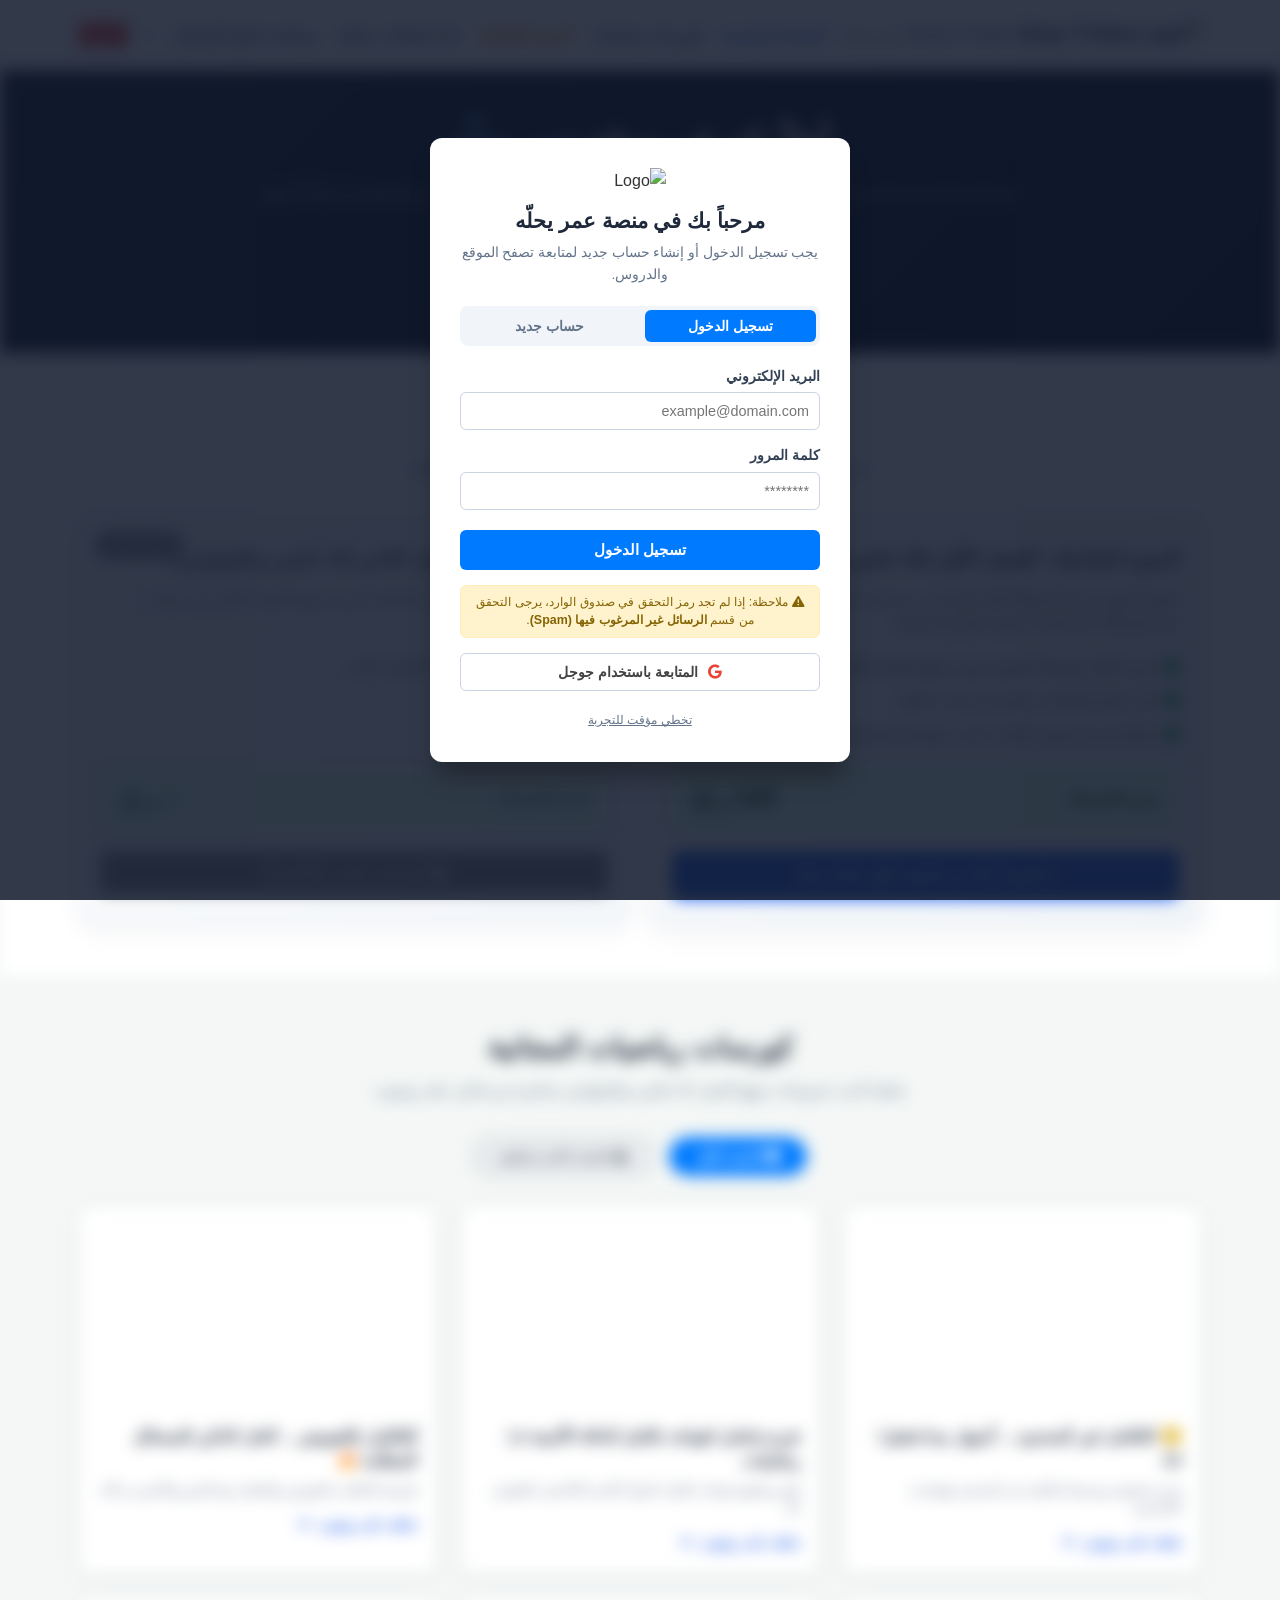
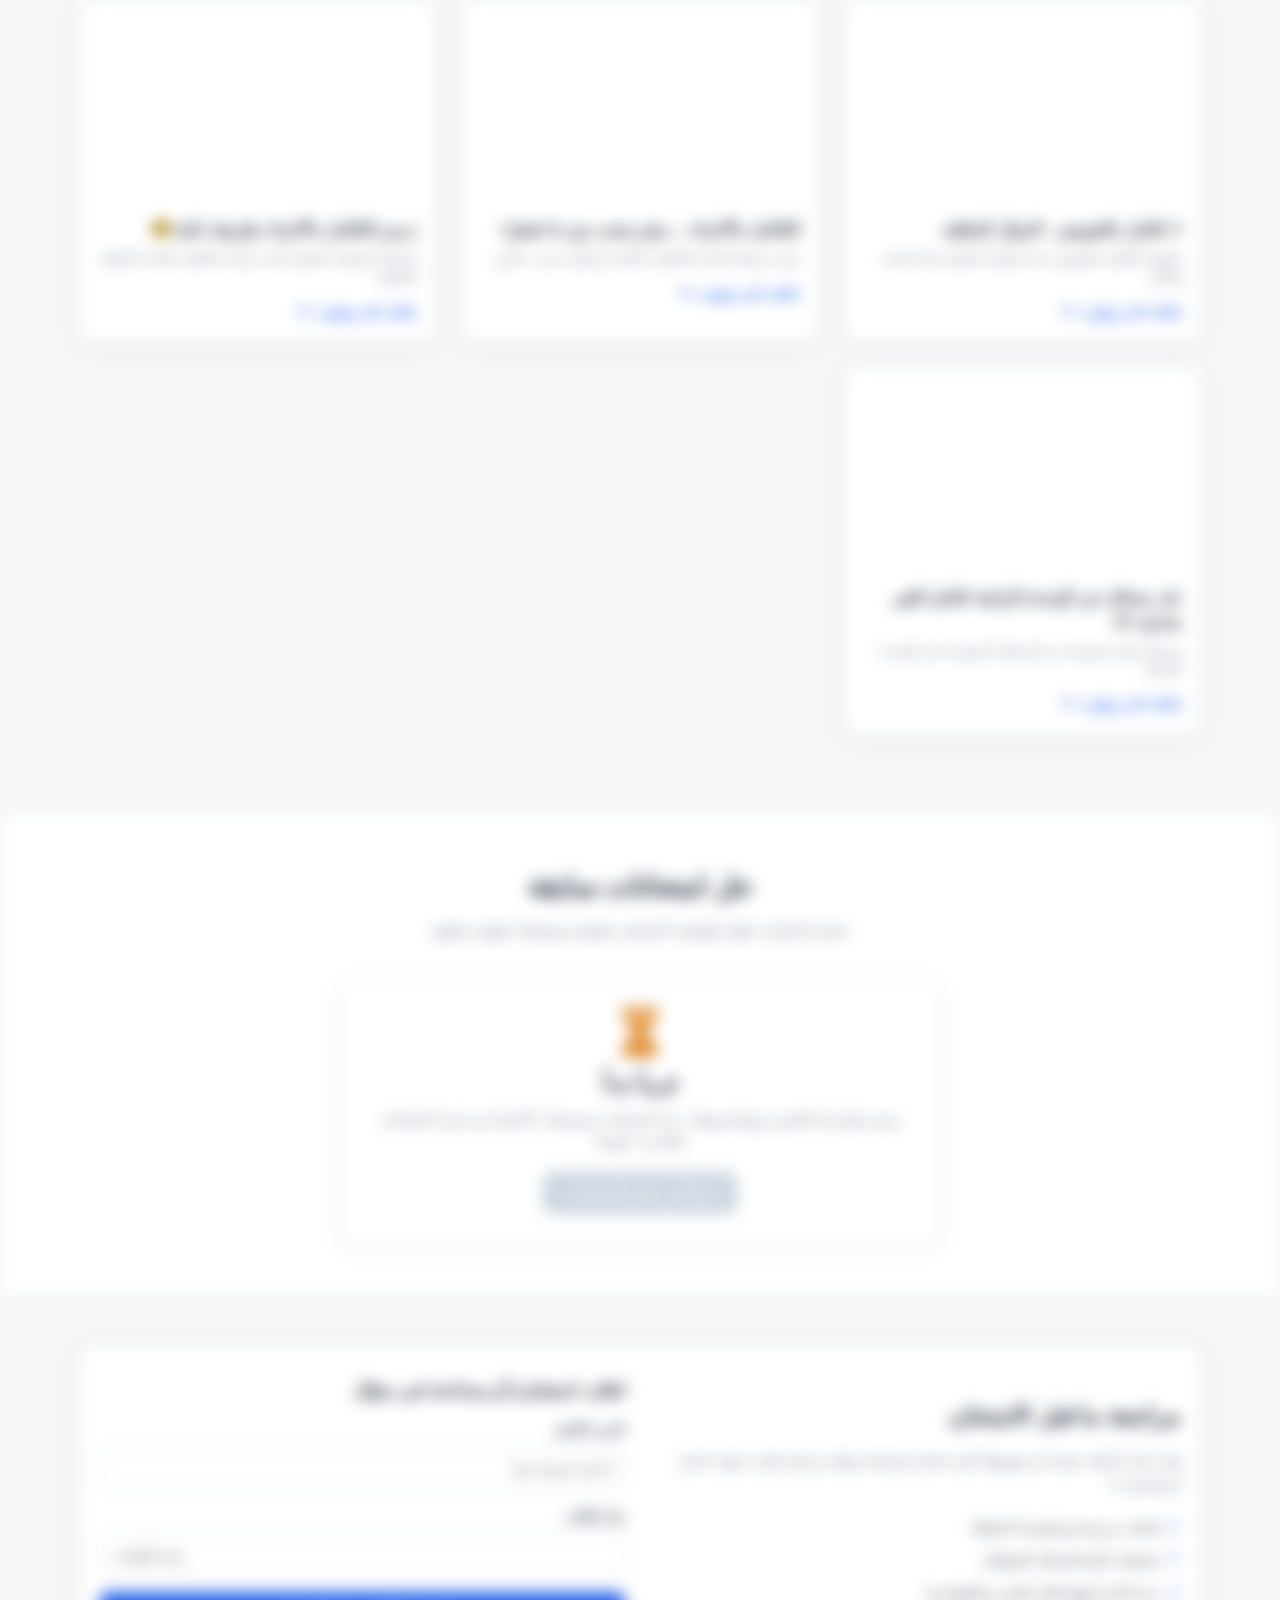
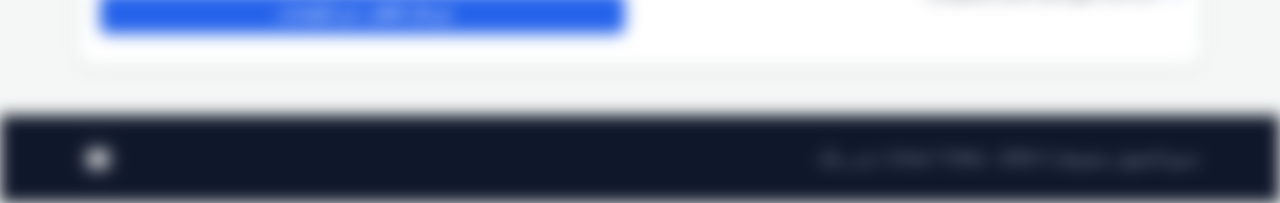
==== commit 51ac0af7: "Update print statement from 'Hello' to 'Goodbye'" ====
--- a/index.html
+++ b/index.html
@@ -3,6 +3,9 @@
 <head>
     <meta charset="UTF-8">
     <meta name="viewport" content="width=device-width, initial-scale=1.0">
+    <meta name="google-site-verification" content="IM67PXJqsRa4oBWKuBjRrknFZmOfaCib-2f4j9ozEV8">
+    <meta name="google-adsense-account" content="ca-pub-9614299776518845">
+    
     <title>Omar Y7elha | عمر يحلّه - رياضيات 12 علمي وتكنولوجي</title>
     
     <!-- شعار الموقع في تبويب المتصفح -->
@@ -335,6 +338,23 @@
                         </div>
                     </div>
                 </div>
+
+                <!-- مكان إفادة وحدة إعلانات Google AdSense التي أنشأتها -->
+                <div class="ad-container" style="text-align: center; margin: 30px 0;">
+                    <script async src="https://pagead2.googlesyndication.com/pagead/js/adsbygoogle.js?client=ca-pub-9614299776518845"
+                         crossorigin="anonymous"></script>
+                    <!-- Omar_Y7elha_Banner -->
+                    <ins class="adsbygoogle"
+                         style="display:block"
+                         data-ad-client="ca-pub-9614299776518845"
+                         data-ad-slot="4281216235"
+                         data-ad-format="auto"
+                         data-full-width-responsive="true"></ins>
+                    <script>
+                         (adsbygoogle = window.adsbygoogle || []).push({});
+                    </script>
+                </div>
+
             </div>
         </section>
 
@@ -469,4 +489,4 @@
     <!-- الربط مع ملف script.js الأساسي -->
     <script src="script.js"></script>
 </body>
-</html>+</html>
